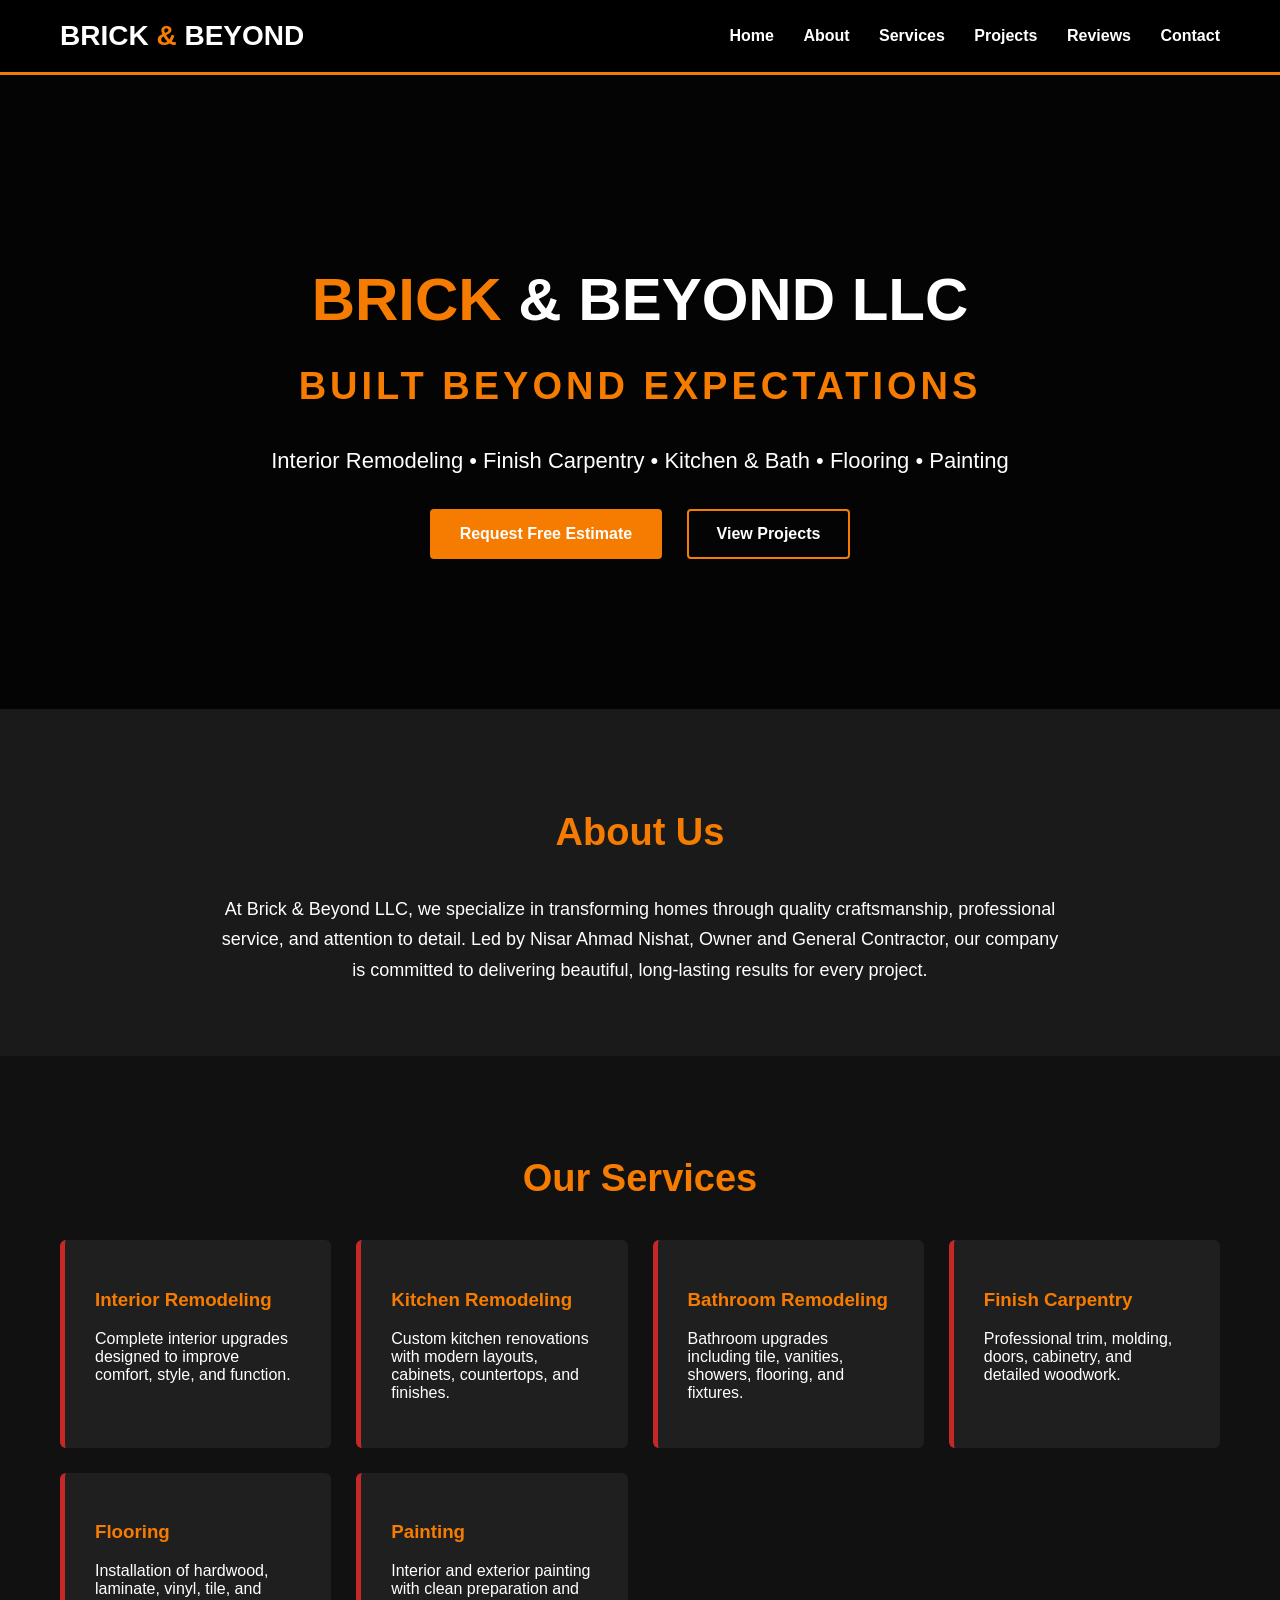
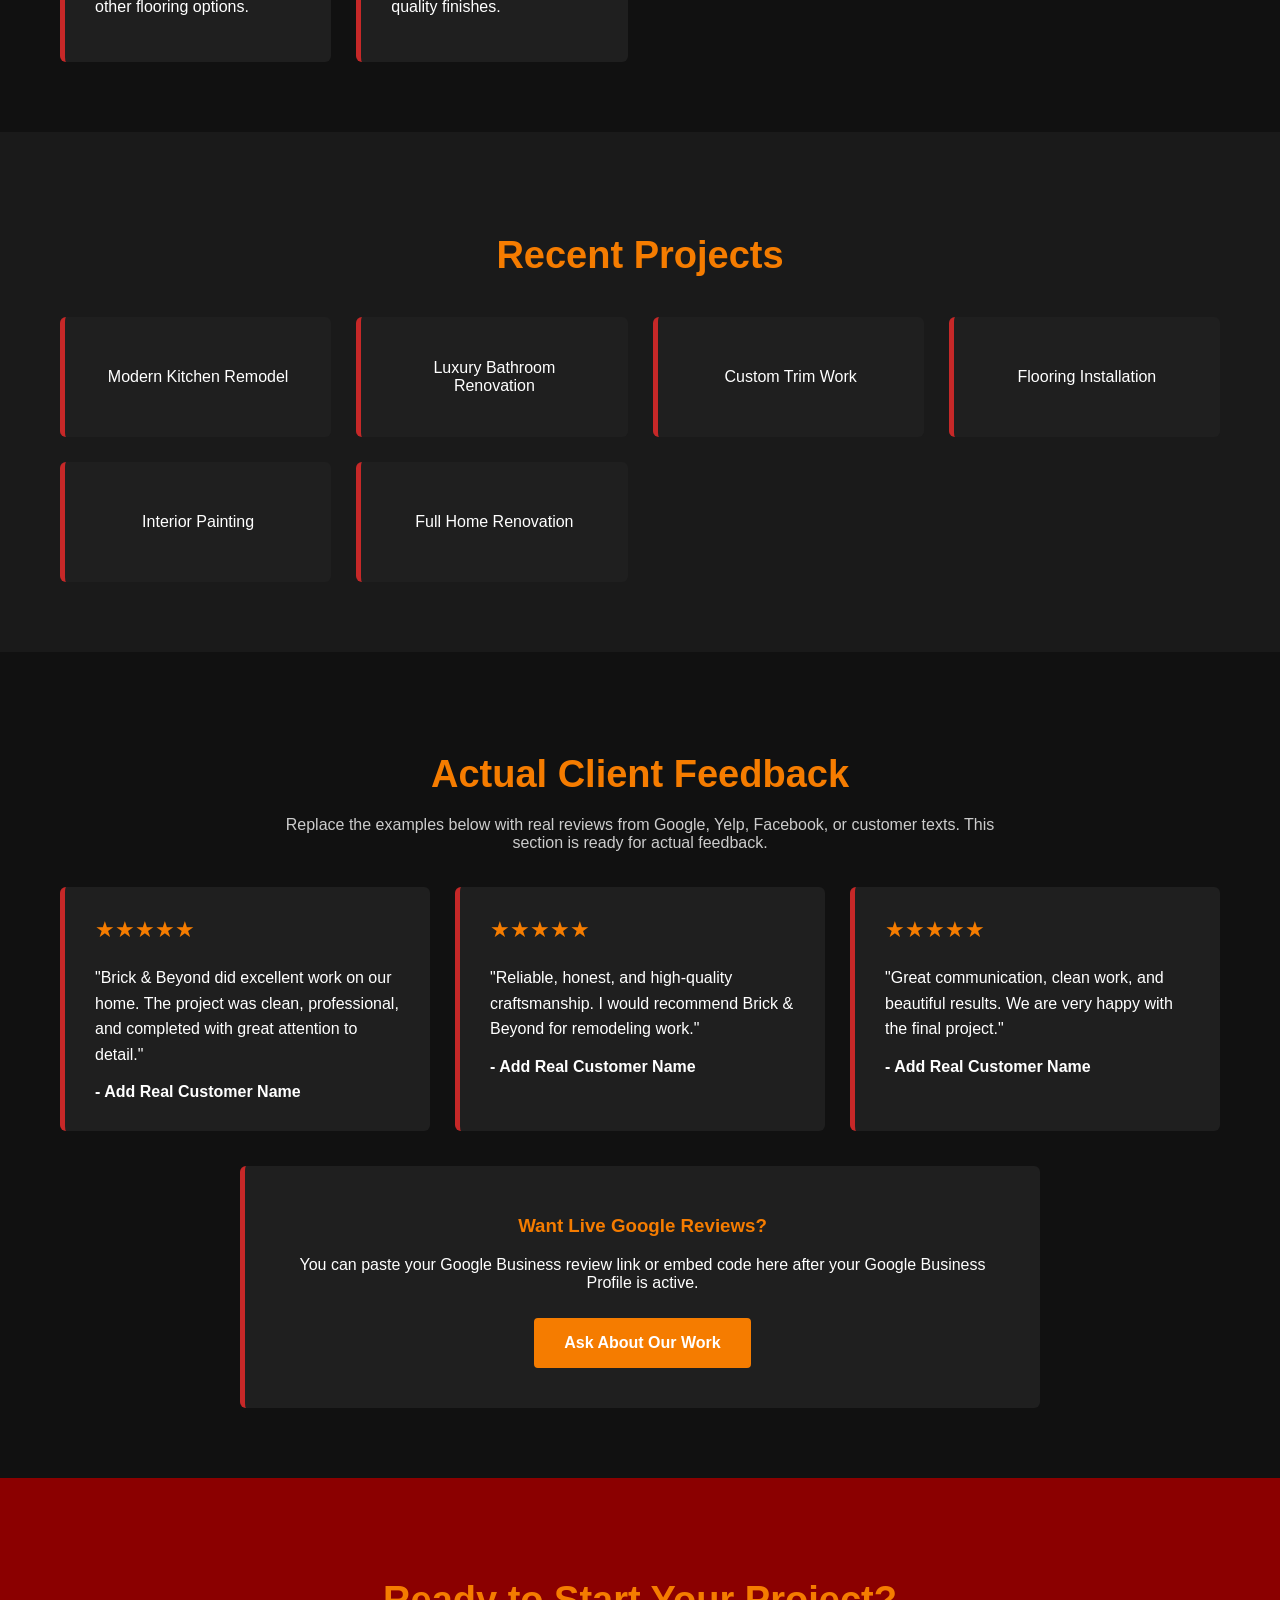
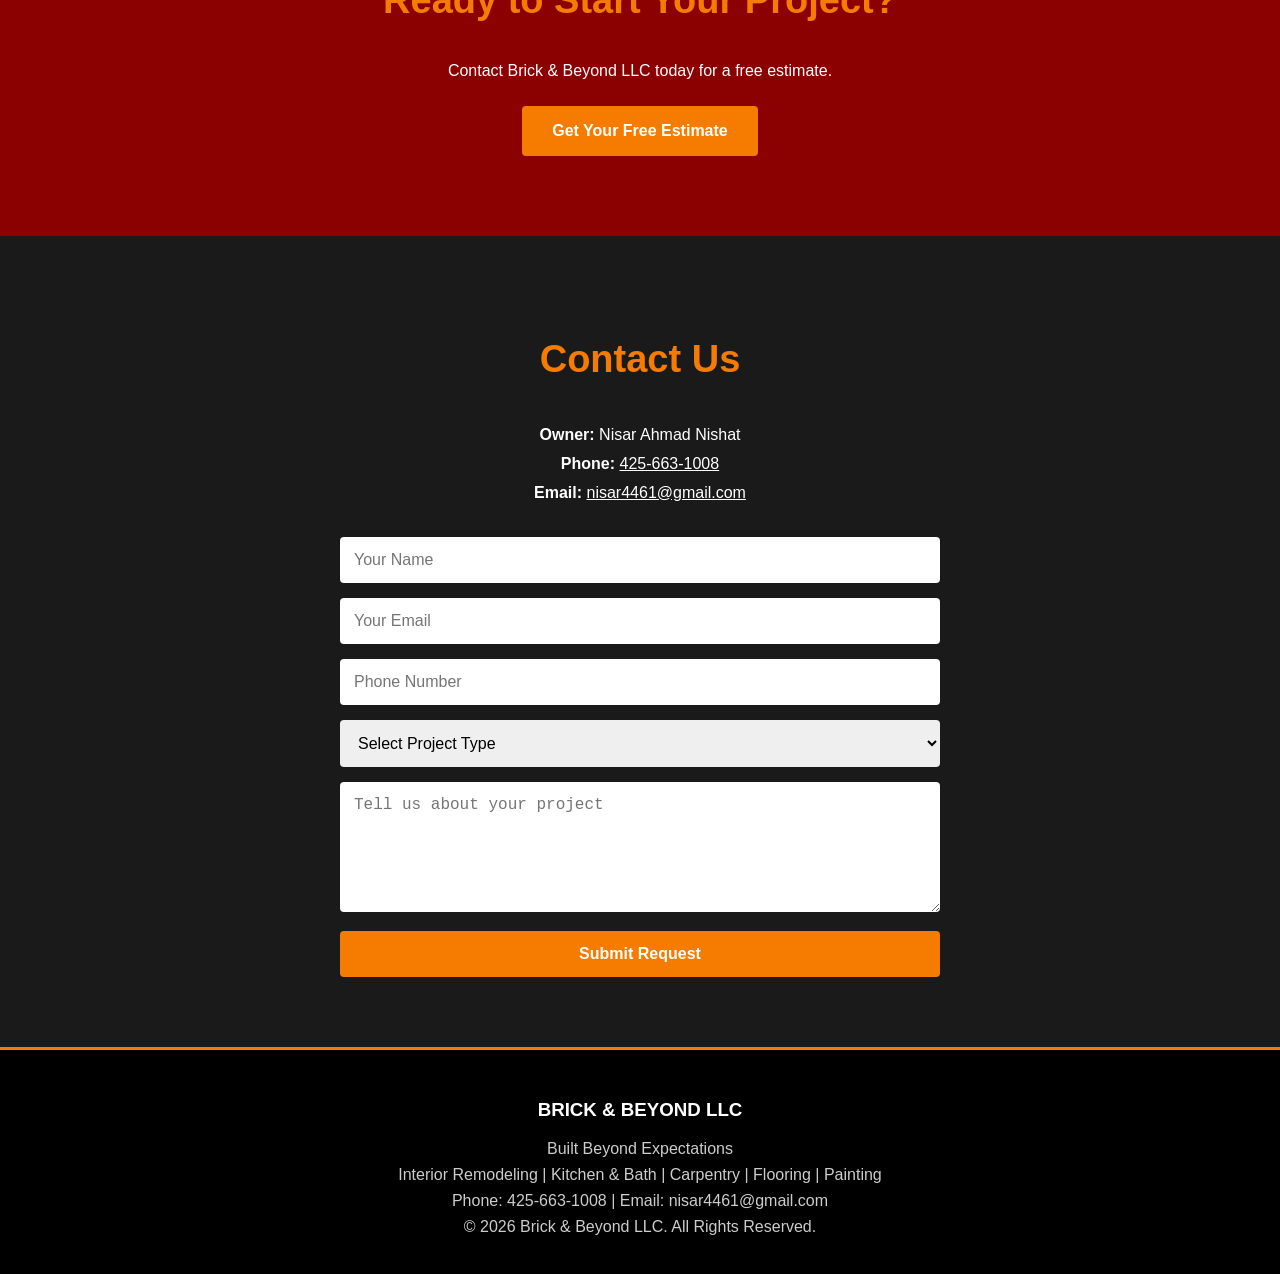
==== index.html @ b3c74e3a "Add files via upload" ====
<!DOCTYPE html>
<html lang="en">
<head>
    <meta charset="UTF-8">
    <meta name="viewport" content="width=device-width, initial-scale=1.0">
    <title>Brick & Beyond LLC | General Contractor</title>
    <meta name="description" content="Brick & Beyond LLC - Interior remodeling, finish carpentry, kitchen and bath, flooring, and painting. Built Beyond Expectations.">
    <link rel="stylesheet" href="styles.css">
</head>

<body>
    <header>
        <div class="logo">BRICK <span>&</span> BEYOND</div>

        <nav>
            <a href="#home">Home</a>
            <a href="#about">About</a>
            <a href="#services">Services</a>
            <a href="#projects">Projects</a>
            <a href="#reviews">Reviews</a>
            <a href="#contact">Contact</a>
        </nav>
    </header>

    <section class="hero" id="home">
        <div class="hero-content">
            <h1><span>BRICK</span> & BEYOND LLC</h1>
            <h2>BUILT BEYOND EXPECTATIONS</h2>
            <p>Interior Remodeling • Finish Carpentry • Kitchen & Bath • Flooring • Painting</p>
            <a href="#contact" class="btn">Request Free Estimate</a>
            <a href="#projects" class="btn btn-outline">View Projects</a>
        </div>
    </section>

    <section class="about" id="about">
        <h2>About Us</h2>
        <p>
            At Brick & Beyond LLC, we specialize in transforming homes through quality craftsmanship,
            professional service, and attention to detail. Led by Nisar Ahmad Nishat, Owner and General Contractor,
            our company is committed to delivering beautiful, long-lasting results for every project.
        </p>
    </section>

    <section class="services" id="services">
        <h2>Our Services</h2>

        <div class="service-boxes">
            <div class="box">
                <h3>Interior Remodeling</h3>
                <p>Complete interior upgrades designed to improve comfort, style, and function.</p>
            </div>

            <div class="box">
                <h3>Kitchen Remodeling</h3>
                <p>Custom kitchen renovations with modern layouts, cabinets, countertops, and finishes.</p>
            </div>

            <div class="box">
                <h3>Bathroom Remodeling</h3>
                <p>Bathroom upgrades including tile, vanities, showers, flooring, and fixtures.</p>
            </div>

            <div class="box">
                <h3>Finish Carpentry</h3>
                <p>Professional trim, molding, doors, cabinetry, and detailed woodwork.</p>
            </div>

            <div class="box">
                <h3>Flooring</h3>
                <p>Installation of hardwood, laminate, vinyl, tile, and other flooring options.</p>
            </div>

            <div class="box">
                <h3>Painting</h3>
                <p>Interior and exterior painting with clean preparation and quality finishes.</p>
            </div>
        </div>
    </section>

    <section class="projects" id="projects">
        <h2>Recent Projects</h2>

        <div class="gallery">
            <div class="project-card">Modern Kitchen Remodel</div>
            <div class="project-card">Luxury Bathroom Renovation</div>
            <div class="project-card">Custom Trim Work</div>
            <div class="project-card">Flooring Installation</div>
            <div class="project-card">Interior Painting</div>
            <div class="project-card">Full Home Renovation</div>
        </div>
    </section>

    <section class="reviews" id="reviews">
        <h2>Actual Client Feedback</h2>
        <p class="review-note">
            Replace the examples below with real reviews from Google, Yelp, Facebook, or customer texts.
            This section is ready for actual feedback.
        </p>

        <div class="review-grid">
            <div class="review-card">
                <p class="stars">★★★★★</p>
                <p class="review-text">"Brick & Beyond did excellent work on our home. The project was clean, professional, and completed with great attention to detail."</p>
                <strong>- Add Real Customer Name</strong>
            </div>

            <div class="review-card">
                <p class="stars">★★★★★</p>
                <p class="review-text">"Reliable, honest, and high-quality craftsmanship. I would recommend Brick & Beyond for remodeling work."</p>
                <strong>- Add Real Customer Name</strong>
            </div>

            <div class="review-card">
                <p class="stars">★★★★★</p>
                <p class="review-text">"Great communication, clean work, and beautiful results. We are very happy with the final project."</p>
                <strong>- Add Real Customer Name</strong>
            </div>
        </div>

        <div class="google-review-box">
            <h3>Want Live Google Reviews?</h3>
            <p>
                You can paste your Google Business review link or embed code here after your Google Business Profile is active.
            </p>
            <a class="btn" href="#contact">Ask About Our Work</a>
        </div>
    </section>

    <section class="cta">
        <h2>Ready to Start Your Project?</h2>
        <p>Contact Brick & Beyond LLC today for a free estimate.</p>
        <a href="#contact" class="btn">Get Your Free Estimate</a>
    </section>

    <section class="contact" id="contact">
        <h2>Contact Us</h2>

        <p class="contact-info">
            <strong>Owner:</strong> Nisar Ahmad Nishat <br>
            <strong>Phone:</strong> <a href="tel:4256631008">425-663-1008</a> <br>
            <strong>Email:</strong> <a href="mailto:nisar4461@gmail.com">nisar4461@gmail.com</a>
        </p>

        <form action="https://formsubmit.co/nisar4461@gmail.com" method="POST">
            <input type="hidden" name="_subject" value="New Estimate Request from Brick & Beyond Website">
            <input type="hidden" name="_captcha" value="false">

            <input type="text" name="name" placeholder="Your Name" required>
            <input type="email" name="email" placeholder="Your Email" required>
            <input type="tel" name="phone" placeholder="Phone Number">

            <select name="project_type" required>
                <option value="">Select Project Type</option>
                <option>Interior Remodeling</option>
                <option>Kitchen Remodeling</option>
                <option>Bathroom Remodeling</option>
                <option>Finish Carpentry</option>
                <option>Flooring</option>
                <option>Painting</option>
            </select>

            <textarea name="message" placeholder="Tell us about your project" required></textarea>

            <button type="submit">Submit Request</button>
        </form>
    </section>

    <footer>
        <h3>BRICK & BEYOND LLC</h3>
        <p>Built Beyond Expectations</p>
        <p>Interior Remodeling | Kitchen & Bath | Carpentry | Flooring | Painting</p>
        <p>Phone: 425-663-1008 | Email: nisar4461@gmail.com</p>
        <p>© 2026 Brick & Beyond LLC. All Rights Reserved.</p>
    </footer>

    <script src="script.js"></script>
</body>
</html>
---- styles.css ----
* {
    box-sizing: border-box;
}

html {
    scroll-behavior: smooth;
}

body {
    margin: 0;
    font-family: Arial, sans-serif;
    background-color: #111111;
    color: white;
}

header {
    background-color: #000000;
    padding: 20px 60px;
    display: flex;
    justify-content: space-between;
    align-items: center;
    border-bottom: 3px solid #f57c00;
    position: sticky;
    top: 0;
    z-index: 10;
}

.logo {
    font-size: 28px;
    font-weight: bold;
    color: #ffffff;
}

.logo span,
.hero h1 span {
    color: #f57c00;
}

nav a {
    color: white;
    text-decoration: none;
    margin-left: 25px;
    font-weight: bold;
}

nav a:hover {
    color: #f57c00;
}

.hero {
    background: linear-gradient(rgba(0,0,0,0.78), rgba(0,0,0,0.78)), url("https://images.unsplash.com/photo-1600566753190-17f0baa2a6c3?auto=format&fit=crop&w=1600&q=80");
    background-size: cover;
    background-position: center;
    text-align: center;
    padding: 140px 20px;
}

.hero h1 {
    font-size: 60px;
    margin-bottom: 10px;
}

.hero h2 {
    color: #f57c00;
    letter-spacing: 4px;
}

.hero p {
    font-size: 22px;
    margin: 25px 0;
}

.btn {
    display: inline-block;
    background-color: #f57c00;
    color: white;
    padding: 14px 28px;
    margin: 10px;
    text-decoration: none;
    font-weight: bold;
    border-radius: 4px;
    border: 2px solid #f57c00;
}

.btn:hover {
    background-color: #c62828;
    border-color: #c62828;
}

.btn-outline {
    background: transparent;
}

section {
    padding: 70px 60px;
}

section h2 {
    text-align: center;
    font-size: 38px;
    color: #f57c00;
    margin-bottom: 40px;
}

.about,
.projects,
.contact {
    background-color: #1a1a1a;
}

.about p {
    max-width: 850px;
    margin: auto;
    font-size: 18px;
    line-height: 1.7;
    text-align: center;
}

.services,
.reviews {
    background-color: #111111;
}

.service-boxes,
.gallery,
.review-grid {
    display: grid;
    grid-template-columns: repeat(auto-fit, minmax(250px, 1fr));
    gap: 25px;
}

.box,
.project-card,
.review-card,
.google-review-box {
    background-color: #1f1f1f;
    padding: 30px;
    border-left: 5px solid #c62828;
    border-radius: 6px;
}

.box h3,
.google-review-box h3 {
    color: #f57c00;
}

.project-card {
    text-align: center;
    min-height: 120px;
    display: flex;
    align-items: center;
    justify-content: center;
}

.review-note {
    text-align: center;
    color: #cccccc;
    max-width: 750px;
    margin: -20px auto 35px;
}

.stars {
    color: #f57c00;
    font-size: 22px;
    margin-top: 0;
}

.review-text {
    line-height: 1.6;
}

.google-review-box {
    text-align: center;
    max-width: 800px;
    margin: 35px auto 0;
}

.cta {
    background-color: #8b0000;
    text-align: center;
}

.contact-info {
    text-align: center;
    line-height: 1.8;
}

.contact-info a {
    color: white;
}

form {
    max-width: 600px;
    margin: 30px auto 0;
}

input,
textarea,
select {
    width: 100%;
    padding: 14px;
    margin-bottom: 15px;
    border: none;
    border-radius: 4px;
    font-size: 16px;
}

textarea {
    height: 130px;
}

button {
    background-color: #f57c00;
    color: white;
    border: none;
    padding: 14px 30px;
    font-size: 16px;
    font-weight: bold;
    cursor: pointer;
    border-radius: 4px;
    width: 100%;
}

button:hover {
    background-color: #c62828;
}

footer {
    background-color: #000000;
    text-align: center;
    padding: 30px;
    border-top: 3px solid #f57c00;
}

footer p {
    margin: 8px;
    color: #cccccc;
}

@media (max-width: 768px) {
    header {
        flex-direction: column;
        padding: 20px;
    }

    nav {
        margin-top: 15px;
        text-align: center;
    }

    nav a {
        display: inline-block;
        margin: 8px;
    }

    .hero h1 {
        font-size: 40px;
    }

    section {
        padding: 50px 25px;
    }
}
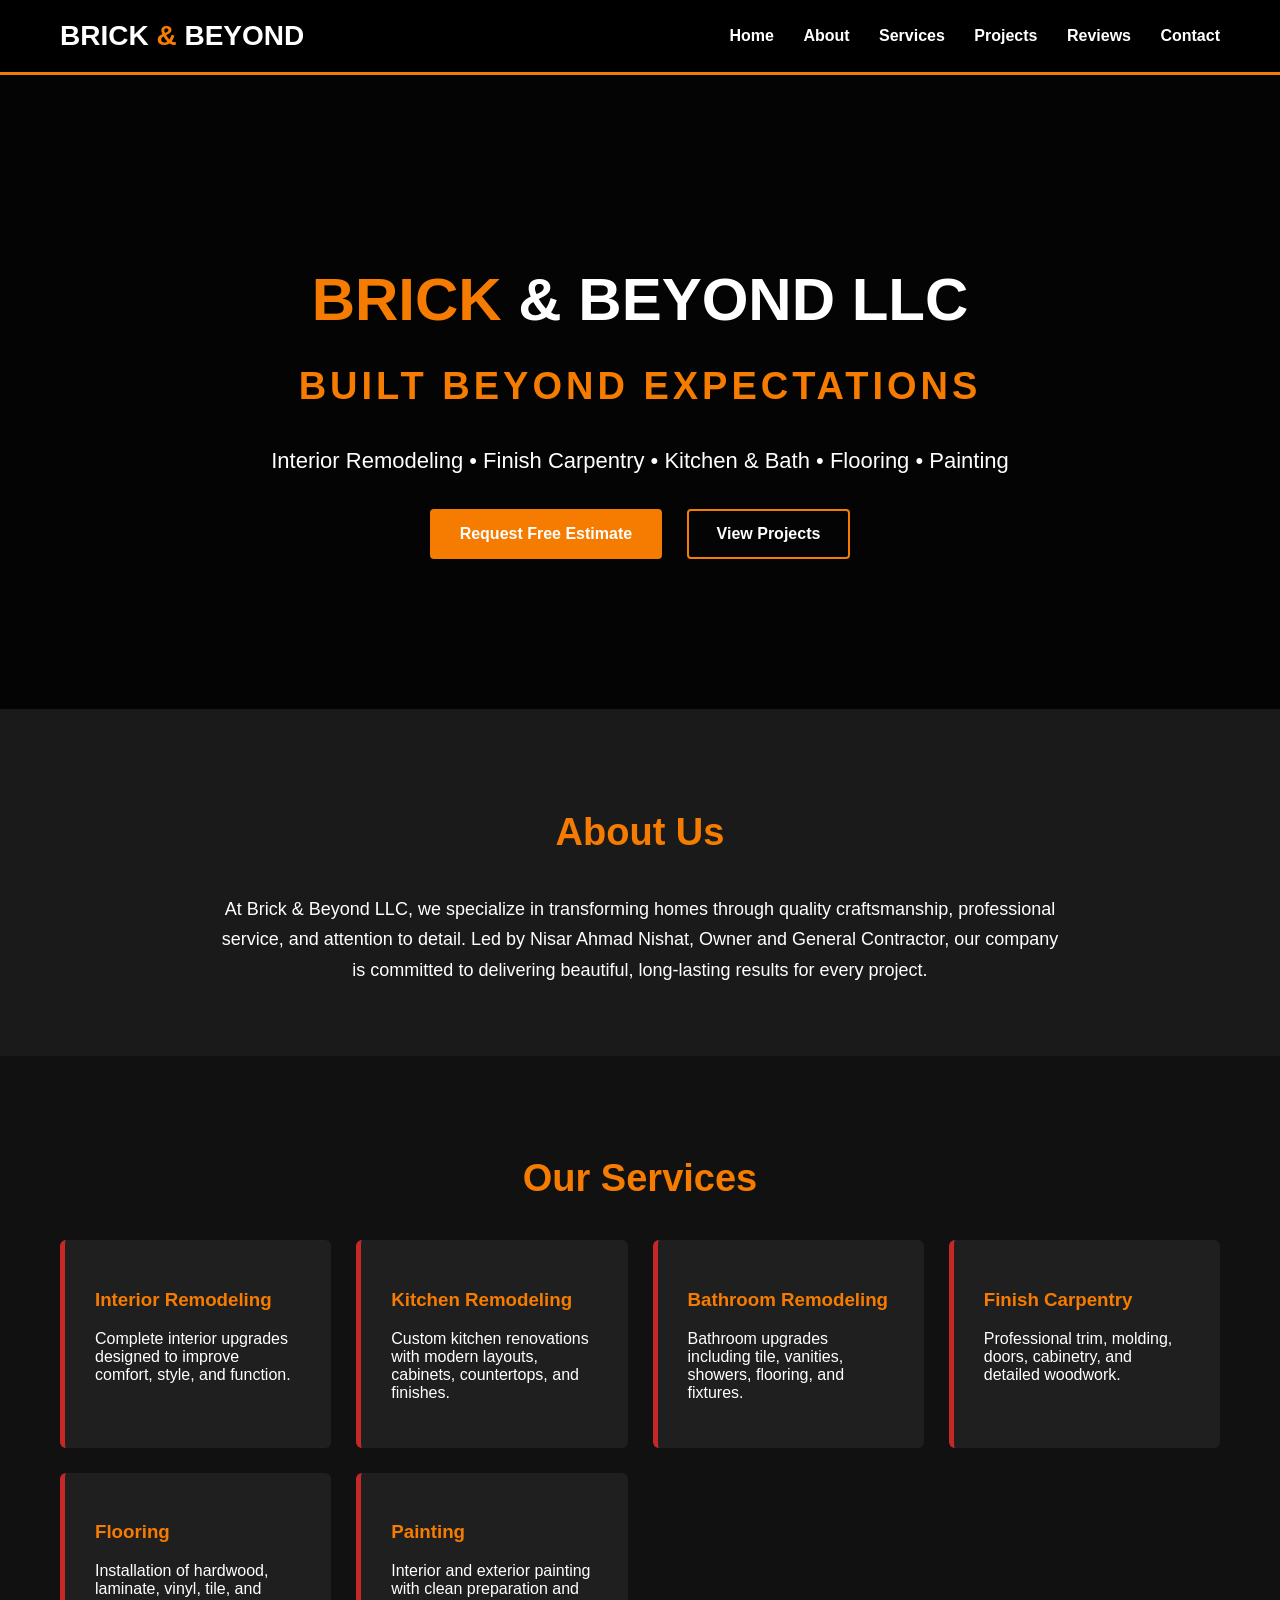
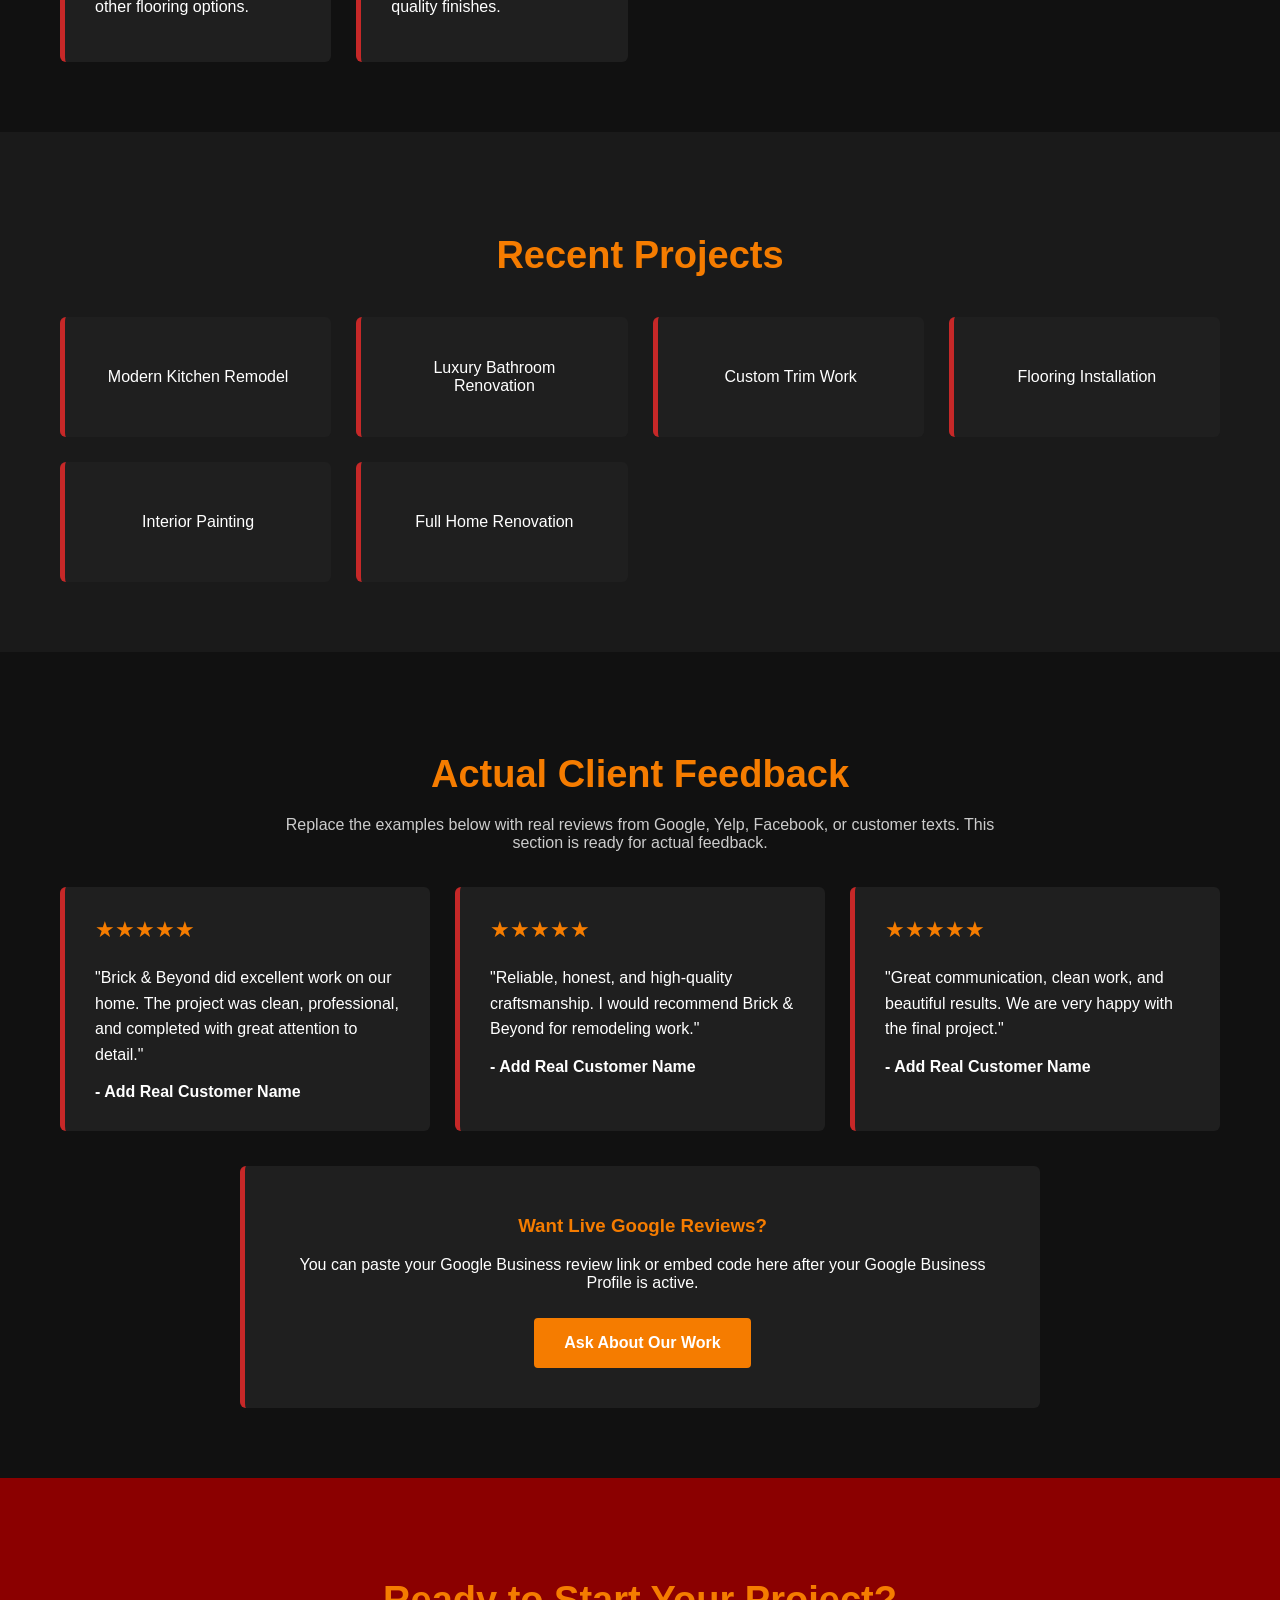
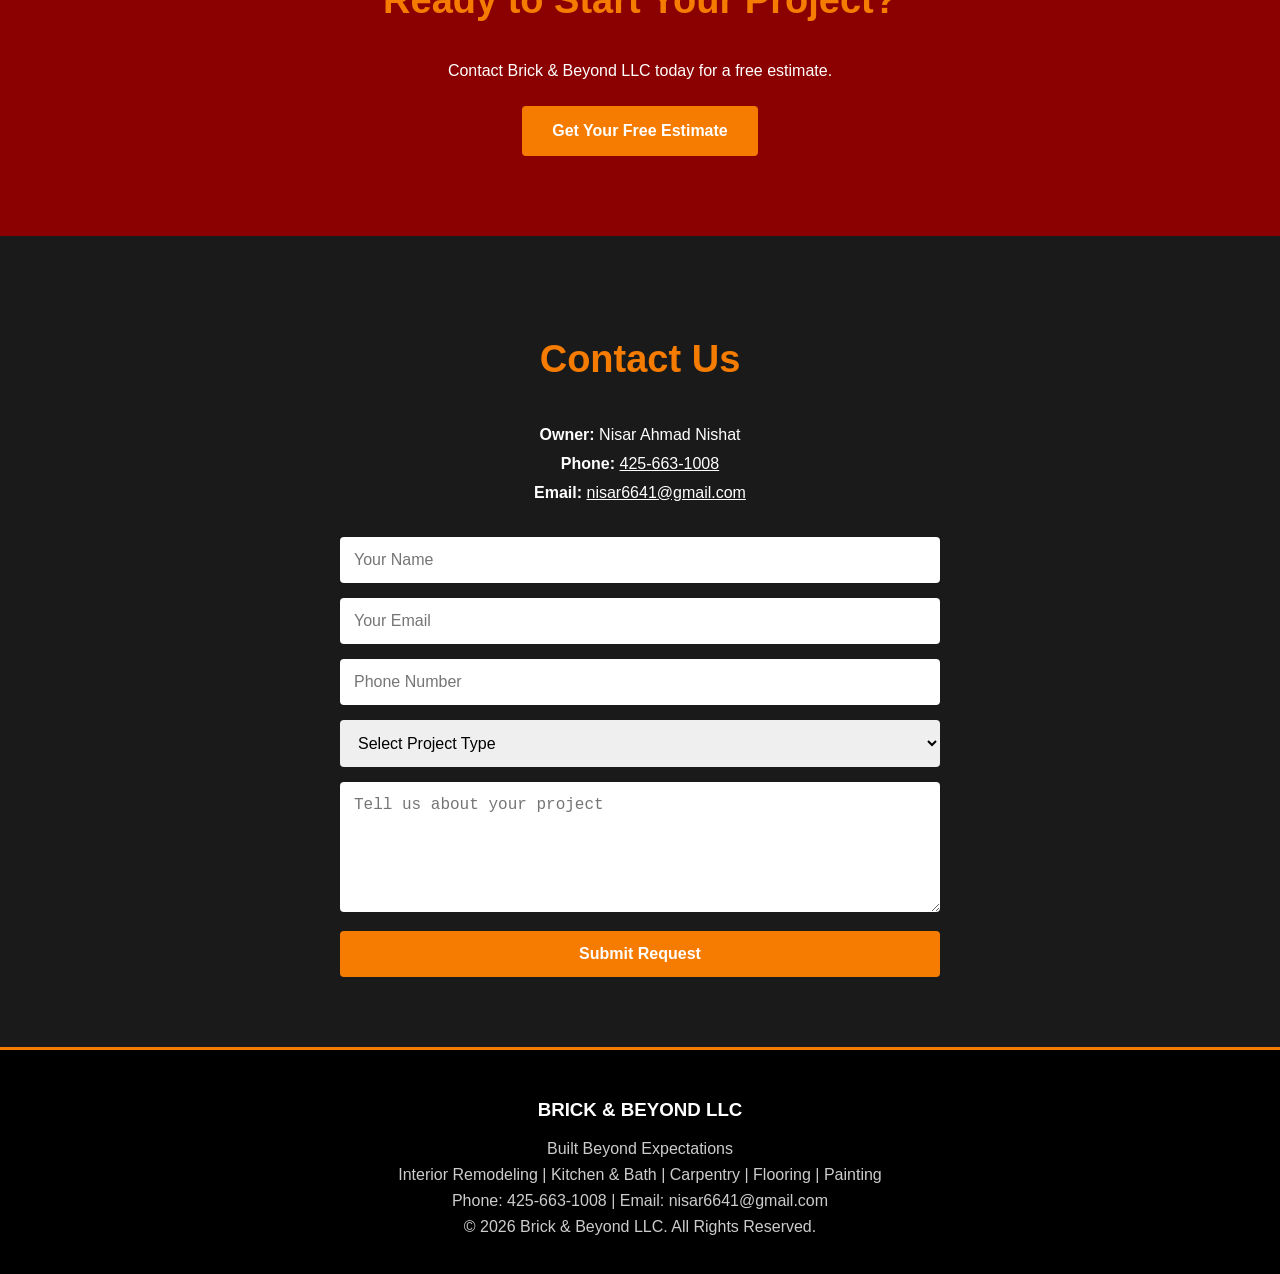
==== commit 7bb99e4c: "Add files via upload" ====
--- a/index.html
+++ b/index.html
@@ -138,10 +138,10 @@
         <p class="contact-info">
             <strong>Owner:</strong> Nisar Ahmad Nishat <br>
             <strong>Phone:</strong> <a href="tel:4256631008">425-663-1008</a> <br>
-            <strong>Email:</strong> <a href="mailto:nisar4461@gmail.com">nisar4461@gmail.com</a>
+            <strong>Email:</strong> <a href="mailto:nisar6641@gmail.com">nisar6641@gmail.com</a>
         </p>
 
-        <form action="https://formsubmit.co/nisar4461@gmail.com" method="POST">
+        <form action="https://formsubmit.co/nisar6641@gmail.com" method="POST">
             <input type="hidden" name="_subject" value="New Estimate Request from Brick & Beyond Website">
             <input type="hidden" name="_captcha" value="false">
 
@@ -169,7 +169,7 @@
         <h3>BRICK & BEYOND LLC</h3>
         <p>Built Beyond Expectations</p>
         <p>Interior Remodeling | Kitchen & Bath | Carpentry | Flooring | Painting</p>
-        <p>Phone: 425-663-1008 | Email: nisar4461@gmail.com</p>
+        <p>Phone: 425-663-1008 | Email: nisar6641@gmail.com</p>
         <p>© 2026 Brick & Beyond LLC. All Rights Reserved.</p>
     </footer>
 
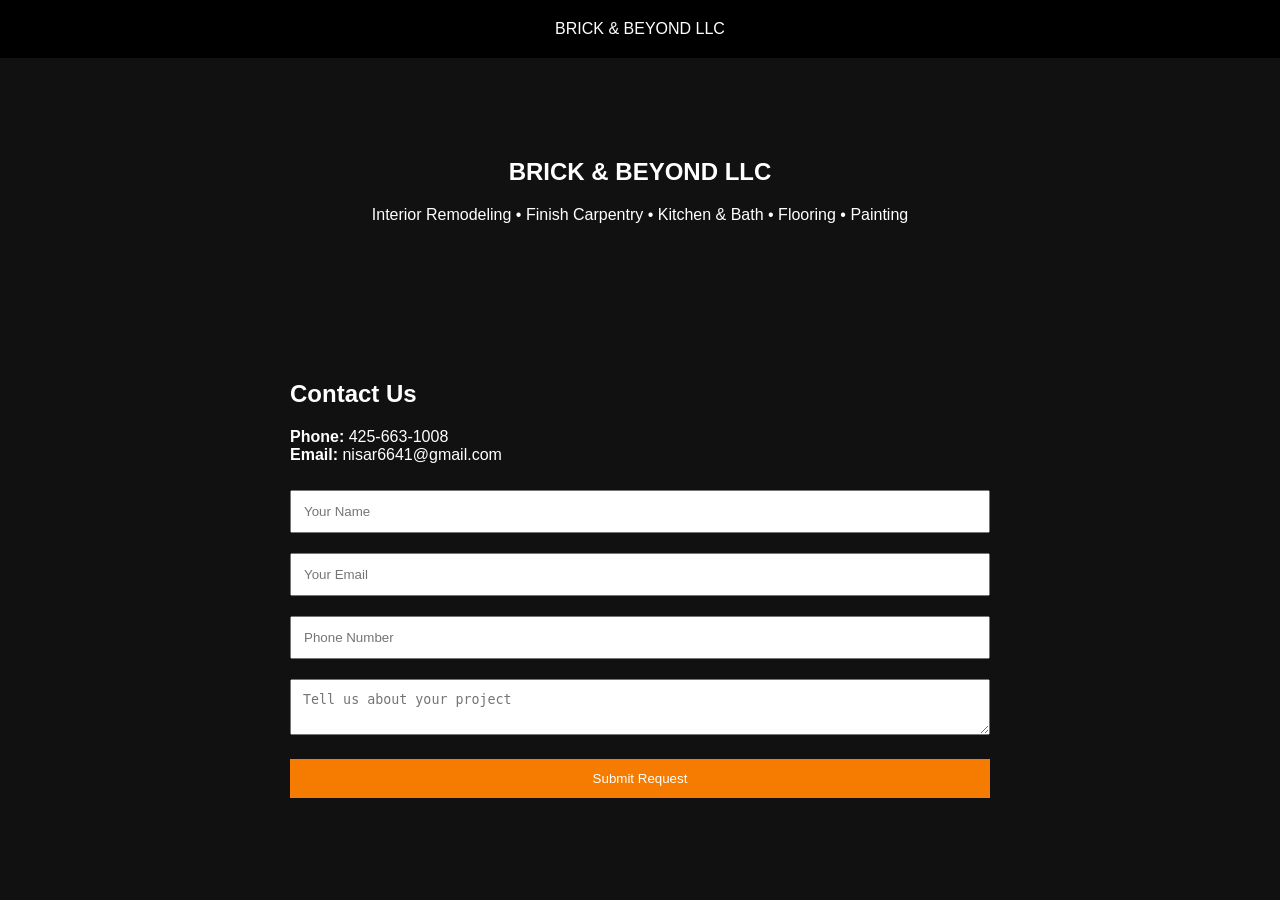
==== commit 1f617461: "Add files via upload" ====
--- a/index.html
+++ b/index.html
@@ -1,178 +1,36 @@
 <!DOCTYPE html>
 <html lang="en">
 <head>
-    <meta charset="UTF-8">
-    <meta name="viewport" content="width=device-width, initial-scale=1.0">
-    <title>Brick & Beyond LLC | General Contractor</title>
-    <meta name="description" content="Brick & Beyond LLC - Interior remodeling, finish carpentry, kitchen and bath, flooring, and painting. Built Beyond Expectations.">
-    <link rel="stylesheet" href="styles.css">
+<meta charset="UTF-8">
+<meta name="viewport" content="width=device-width, initial-scale=1.0">
+<title>Brick & Beyond LLC</title>
+<link rel="stylesheet" href="styles.css">
 </head>
+<body>
+<header><div class="logo">BRICK & BEYOND LLC</div></header>
 
-<body>
-    <header>
-        <div class="logo">BRICK <span>&</span> BEYOND</div>
+<section class="hero">
+<h1>BRICK & BEYOND LLC</h1>
+<p>Interior Remodeling • Finish Carpentry • Kitchen & Bath • Flooring • Painting</p>
+</section>
 
-        <nav>
-            <a href="#home">Home</a>
-            <a href="#about">About</a>
-            <a href="#services">Services</a>
-            <a href="#projects">Projects</a>
-            <a href="#reviews">Reviews</a>
-            <a href="#contact">Contact</a>
-        </nav>
-    </header>
+<section class="contact" id="contact">
+<h2>Contact Us</h2>
+<p><strong>Phone:</strong> 425-663-1008<br>
+<strong>Email:</strong> nisar6641@gmail.com</p>
 
-    <section class="hero" id="home">
-        <div class="hero-content">
-            <h1><span>BRICK</span> & BEYOND LLC</h1>
-            <h2>BUILT BEYOND EXPECTATIONS</h2>
-            <p>Interior Remodeling • Finish Carpentry • Kitchen & Bath • Flooring • Painting</p>
-            <a href="#contact" class="btn">Request Free Estimate</a>
-            <a href="#projects" class="btn btn-outline">View Projects</a>
-        </div>
-    </section>
+<form action="https://formsubmit.co/nisar6641@gmail.com" method="POST">
+<input type="hidden" name="_subject" value="New Estimate Request">
+<input type="hidden" name="_captcha" value="false">
+<input type="hidden" name="_next" value="thank-you.html">
 
-    <section class="about" id="about">
-        <h2>About Us</h2>
-        <p>
-            At Brick & Beyond LLC, we specialize in transforming homes through quality craftsmanship,
-            professional service, and attention to detail. Led by Nisar Ahmad Nishat, Owner and General Contractor,
-            our company is committed to delivering beautiful, long-lasting results for every project.
-        </p>
-    </section>
+<input type="text" name="name" placeholder="Your Name" required>
+<input type="email" name="email" placeholder="Your Email" required>
+<input type="tel" name="phone" placeholder="Phone Number">
+<textarea name="message" placeholder="Tell us about your project" required></textarea>
 
-    <section class="services" id="services">
-        <h2>Our Services</h2>
-
-        <div class="service-boxes">
-            <div class="box">
-                <h3>Interior Remodeling</h3>
-                <p>Complete interior upgrades designed to improve comfort, style, and function.</p>
-            </div>
-
-            <div class="box">
-                <h3>Kitchen Remodeling</h3>
-                <p>Custom kitchen renovations with modern layouts, cabinets, countertops, and finishes.</p>
-            </div>
-
-            <div class="box">
-                <h3>Bathroom Remodeling</h3>
-                <p>Bathroom upgrades including tile, vanities, showers, flooring, and fixtures.</p>
-            </div>
-
-            <div class="box">
-                <h3>Finish Carpentry</h3>
-                <p>Professional trim, molding, doors, cabinetry, and detailed woodwork.</p>
-            </div>
-
-            <div class="box">
-                <h3>Flooring</h3>
-                <p>Installation of hardwood, laminate, vinyl, tile, and other flooring options.</p>
-            </div>
-
-            <div class="box">
-                <h3>Painting</h3>
-                <p>Interior and exterior painting with clean preparation and quality finishes.</p>
-            </div>
-        </div>
-    </section>
-
-    <section class="projects" id="projects">
-        <h2>Recent Projects</h2>
-
-        <div class="gallery">
-            <div class="project-card">Modern Kitchen Remodel</div>
-            <div class="project-card">Luxury Bathroom Renovation</div>
-            <div class="project-card">Custom Trim Work</div>
-            <div class="project-card">Flooring Installation</div>
-            <div class="project-card">Interior Painting</div>
-            <div class="project-card">Full Home Renovation</div>
-        </div>
-    </section>
-
-    <section class="reviews" id="reviews">
-        <h2>Actual Client Feedback</h2>
-        <p class="review-note">
-            Replace the examples below with real reviews from Google, Yelp, Facebook, or customer texts.
-            This section is ready for actual feedback.
-        </p>
-
-        <div class="review-grid">
-            <div class="review-card">
-                <p class="stars">★★★★★</p>
-                <p class="review-text">"Brick & Beyond did excellent work on our home. The project was clean, professional, and completed with great attention to detail."</p>
-                <strong>- Add Real Customer Name</strong>
-            </div>
-
-            <div class="review-card">
-                <p class="stars">★★★★★</p>
-                <p class="review-text">"Reliable, honest, and high-quality craftsmanship. I would recommend Brick & Beyond for remodeling work."</p>
-                <strong>- Add Real Customer Name</strong>
-            </div>
-
-            <div class="review-card">
-                <p class="stars">★★★★★</p>
-                <p class="review-text">"Great communication, clean work, and beautiful results. We are very happy with the final project."</p>
-                <strong>- Add Real Customer Name</strong>
-            </div>
-        </div>
-
-        <div class="google-review-box">
-            <h3>Want Live Google Reviews?</h3>
-            <p>
-                You can paste your Google Business review link or embed code here after your Google Business Profile is active.
-            </p>
-            <a class="btn" href="#contact">Ask About Our Work</a>
-        </div>
-    </section>
-
-    <section class="cta">
-        <h2>Ready to Start Your Project?</h2>
-        <p>Contact Brick & Beyond LLC today for a free estimate.</p>
-        <a href="#contact" class="btn">Get Your Free Estimate</a>
-    </section>
-
-    <section class="contact" id="contact">
-        <h2>Contact Us</h2>
-
-        <p class="contact-info">
-            <strong>Owner:</strong> Nisar Ahmad Nishat <br>
-            <strong>Phone:</strong> <a href="tel:4256631008">425-663-1008</a> <br>
-            <strong>Email:</strong> <a href="mailto:nisar6641@gmail.com">nisar6641@gmail.com</a>
-        </p>
-
-        <form action="https://formsubmit.co/nisar6641@gmail.com" method="POST">
-            <input type="hidden" name="_subject" value="New Estimate Request from Brick & Beyond Website">
-            <input type="hidden" name="_captcha" value="false">
-
-            <input type="text" name="name" placeholder="Your Name" required>
-            <input type="email" name="email" placeholder="Your Email" required>
-            <input type="tel" name="phone" placeholder="Phone Number">
-
-            <select name="project_type" required>
-                <option value="">Select Project Type</option>
-                <option>Interior Remodeling</option>
-                <option>Kitchen Remodeling</option>
-                <option>Bathroom Remodeling</option>
-                <option>Finish Carpentry</option>
-                <option>Flooring</option>
-                <option>Painting</option>
-            </select>
-
-            <textarea name="message" placeholder="Tell us about your project" required></textarea>
-
-            <button type="submit">Submit Request</button>
-        </form>
-    </section>
-
-    <footer>
-        <h3>BRICK & BEYOND LLC</h3>
-        <p>Built Beyond Expectations</p>
-        <p>Interior Remodeling | Kitchen & Bath | Carpentry | Flooring | Painting</p>
-        <p>Phone: 425-663-1008 | Email: nisar6641@gmail.com</p>
-        <p>© 2026 Brick & Beyond LLC. All Rights Reserved.</p>
-    </footer>
-
-    <script src="script.js"></script>
+<button type="submit">Submit Request</button>
+</form>
+</section>
 </body>
-</html>
+</html>
--- a/styles.css
+++ b/styles.css
@@ -1,263 +1,6 @@
-* {
-    box-sizing: border-box;
-}
-
-html {
-    scroll-behavior: smooth;
-}
-
-body {
-    margin: 0;
-    font-family: Arial, sans-serif;
-    background-color: #111111;
-    color: white;
-}
-
-header {
-    background-color: #000000;
-    padding: 20px 60px;
-    display: flex;
-    justify-content: space-between;
-    align-items: center;
-    border-bottom: 3px solid #f57c00;
-    position: sticky;
-    top: 0;
-    z-index: 10;
-}
-
-.logo {
-    font-size: 28px;
-    font-weight: bold;
-    color: #ffffff;
-}
-
-.logo span,
-.hero h1 span {
-    color: #f57c00;
-}
-
-nav a {
-    color: white;
-    text-decoration: none;
-    margin-left: 25px;
-    font-weight: bold;
-}
-
-nav a:hover {
-    color: #f57c00;
-}
-
-.hero {
-    background: linear-gradient(rgba(0,0,0,0.78), rgba(0,0,0,0.78)), url("https://images.unsplash.com/photo-1600566753190-17f0baa2a6c3?auto=format&fit=crop&w=1600&q=80");
-    background-size: cover;
-    background-position: center;
-    text-align: center;
-    padding: 140px 20px;
-}
-
-.hero h1 {
-    font-size: 60px;
-    margin-bottom: 10px;
-}
-
-.hero h2 {
-    color: #f57c00;
-    letter-spacing: 4px;
-}
-
-.hero p {
-    font-size: 22px;
-    margin: 25px 0;
-}
-
-.btn {
-    display: inline-block;
-    background-color: #f57c00;
-    color: white;
-    padding: 14px 28px;
-    margin: 10px;
-    text-decoration: none;
-    font-weight: bold;
-    border-radius: 4px;
-    border: 2px solid #f57c00;
-}
-
-.btn:hover {
-    background-color: #c62828;
-    border-color: #c62828;
-}
-
-.btn-outline {
-    background: transparent;
-}
-
-section {
-    padding: 70px 60px;
-}
-
-section h2 {
-    text-align: center;
-    font-size: 38px;
-    color: #f57c00;
-    margin-bottom: 40px;
-}
-
-.about,
-.projects,
-.contact {
-    background-color: #1a1a1a;
-}
-
-.about p {
-    max-width: 850px;
-    margin: auto;
-    font-size: 18px;
-    line-height: 1.7;
-    text-align: center;
-}
-
-.services,
-.reviews {
-    background-color: #111111;
-}
-
-.service-boxes,
-.gallery,
-.review-grid {
-    display: grid;
-    grid-template-columns: repeat(auto-fit, minmax(250px, 1fr));
-    gap: 25px;
-}
-
-.box,
-.project-card,
-.review-card,
-.google-review-box {
-    background-color: #1f1f1f;
-    padding: 30px;
-    border-left: 5px solid #c62828;
-    border-radius: 6px;
-}
-
-.box h3,
-.google-review-box h3 {
-    color: #f57c00;
-}
-
-.project-card {
-    text-align: center;
-    min-height: 120px;
-    display: flex;
-    align-items: center;
-    justify-content: center;
-}
-
-.review-note {
-    text-align: center;
-    color: #cccccc;
-    max-width: 750px;
-    margin: -20px auto 35px;
-}
-
-.stars {
-    color: #f57c00;
-    font-size: 22px;
-    margin-top: 0;
-}
-
-.review-text {
-    line-height: 1.6;
-}
-
-.google-review-box {
-    text-align: center;
-    max-width: 800px;
-    margin: 35px auto 0;
-}
-
-.cta {
-    background-color: #8b0000;
-    text-align: center;
-}
-
-.contact-info {
-    text-align: center;
-    line-height: 1.8;
-}
-
-.contact-info a {
-    color: white;
-}
-
-form {
-    max-width: 600px;
-    margin: 30px auto 0;
-}
-
-input,
-textarea,
-select {
-    width: 100%;
-    padding: 14px;
-    margin-bottom: 15px;
-    border: none;
-    border-radius: 4px;
-    font-size: 16px;
-}
-
-textarea {
-    height: 130px;
-}
-
-button {
-    background-color: #f57c00;
-    color: white;
-    border: none;
-    padding: 14px 30px;
-    font-size: 16px;
-    font-weight: bold;
-    cursor: pointer;
-    border-radius: 4px;
-    width: 100%;
-}
-
-button:hover {
-    background-color: #c62828;
-}
-
-footer {
-    background-color: #000000;
-    text-align: center;
-    padding: 30px;
-    border-top: 3px solid #f57c00;
-}
-
-footer p {
-    margin: 8px;
-    color: #cccccc;
-}
-
-@media (max-width: 768px) {
-    header {
-        flex-direction: column;
-        padding: 20px;
-    }
-
-    nav {
-        margin-top: 15px;
-        text-align: center;
-    }
-
-    nav a {
-        display: inline-block;
-        margin: 8px;
-    }
-
-    .hero h1 {
-        font-size: 40px;
-    }
-
-    section {
-        padding: 50px 25px;
-    }
-}
+body{font-family:Arial,sans-serif;background:#111;color:#fff;margin:0}
+header{background:#000;padding:20px;text-align:center}
+.hero{text-align:center;padding:80px 20px}
+.contact{max-width:700px;margin:auto;padding:40px}
+input,textarea,button{width:100%;padding:12px;margin:10px 0;box-sizing:border-box}
+button{background:#f57c00;color:#fff;border:none}
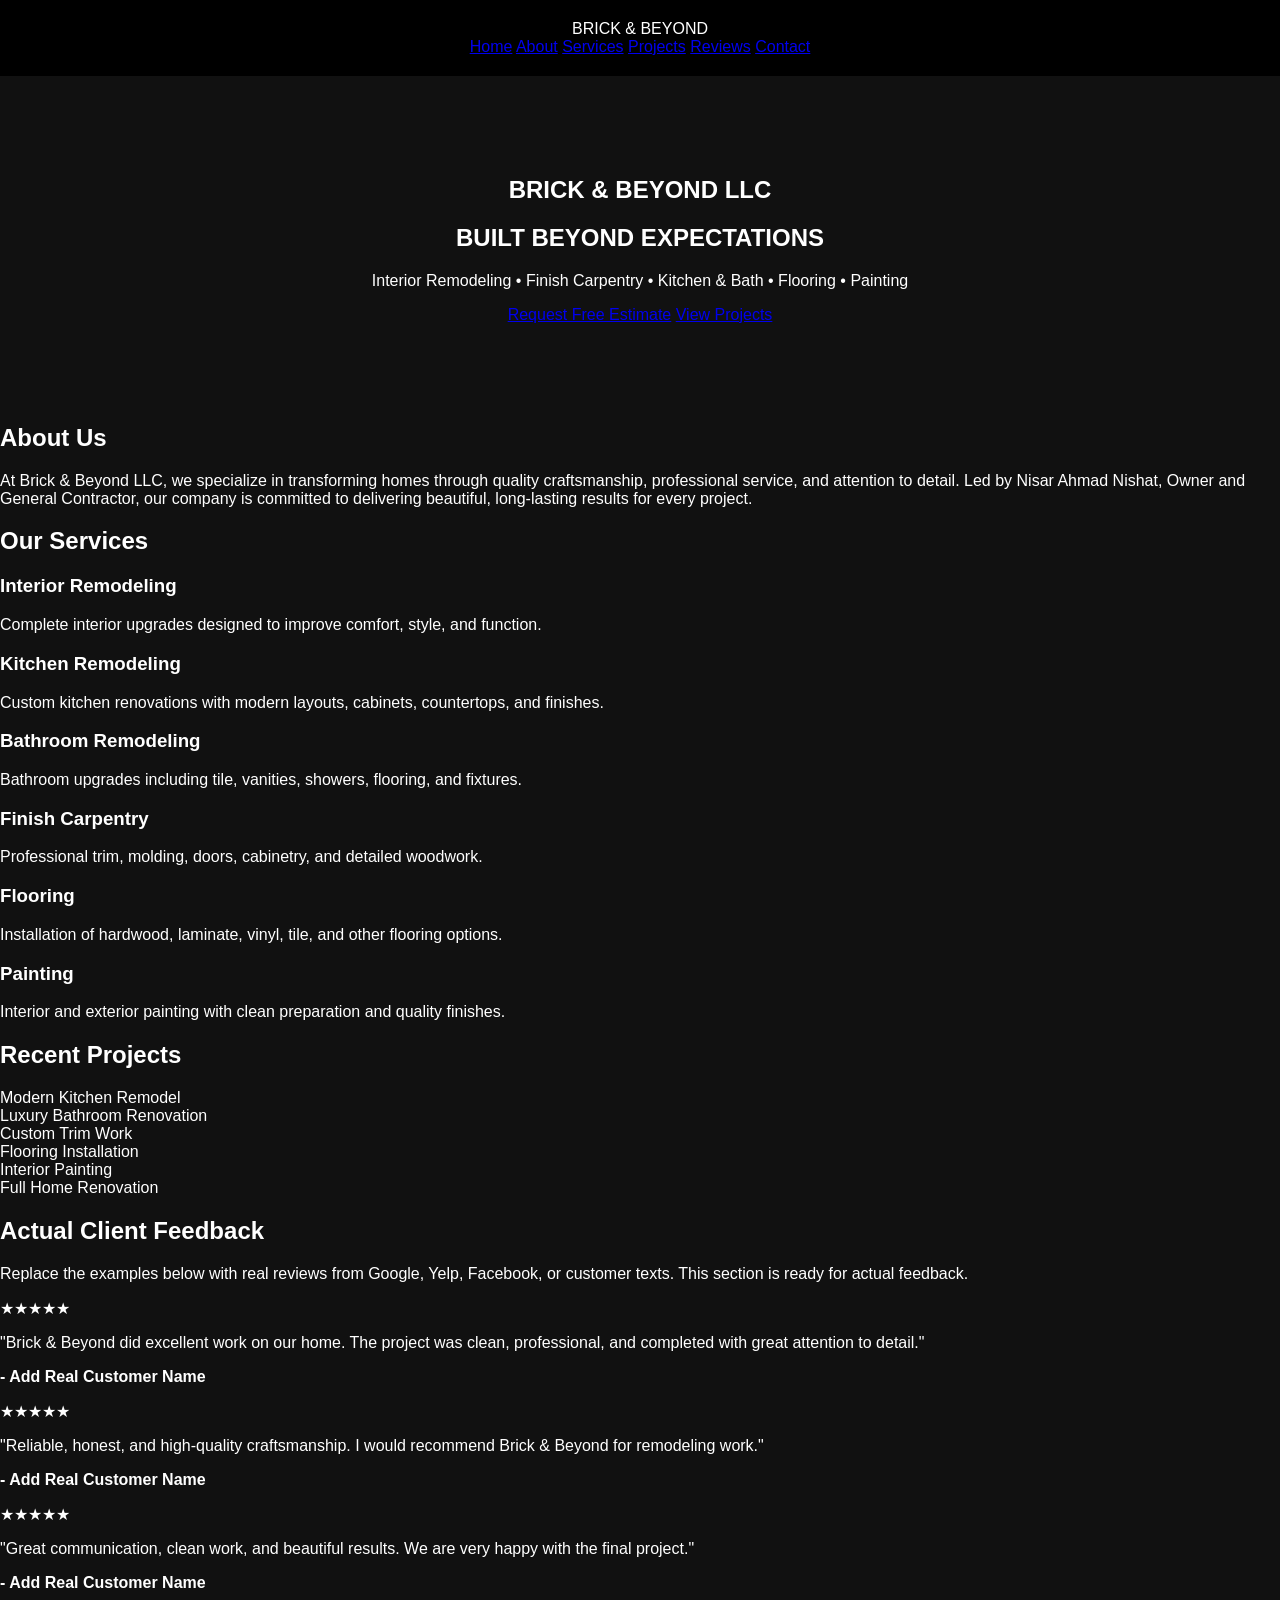
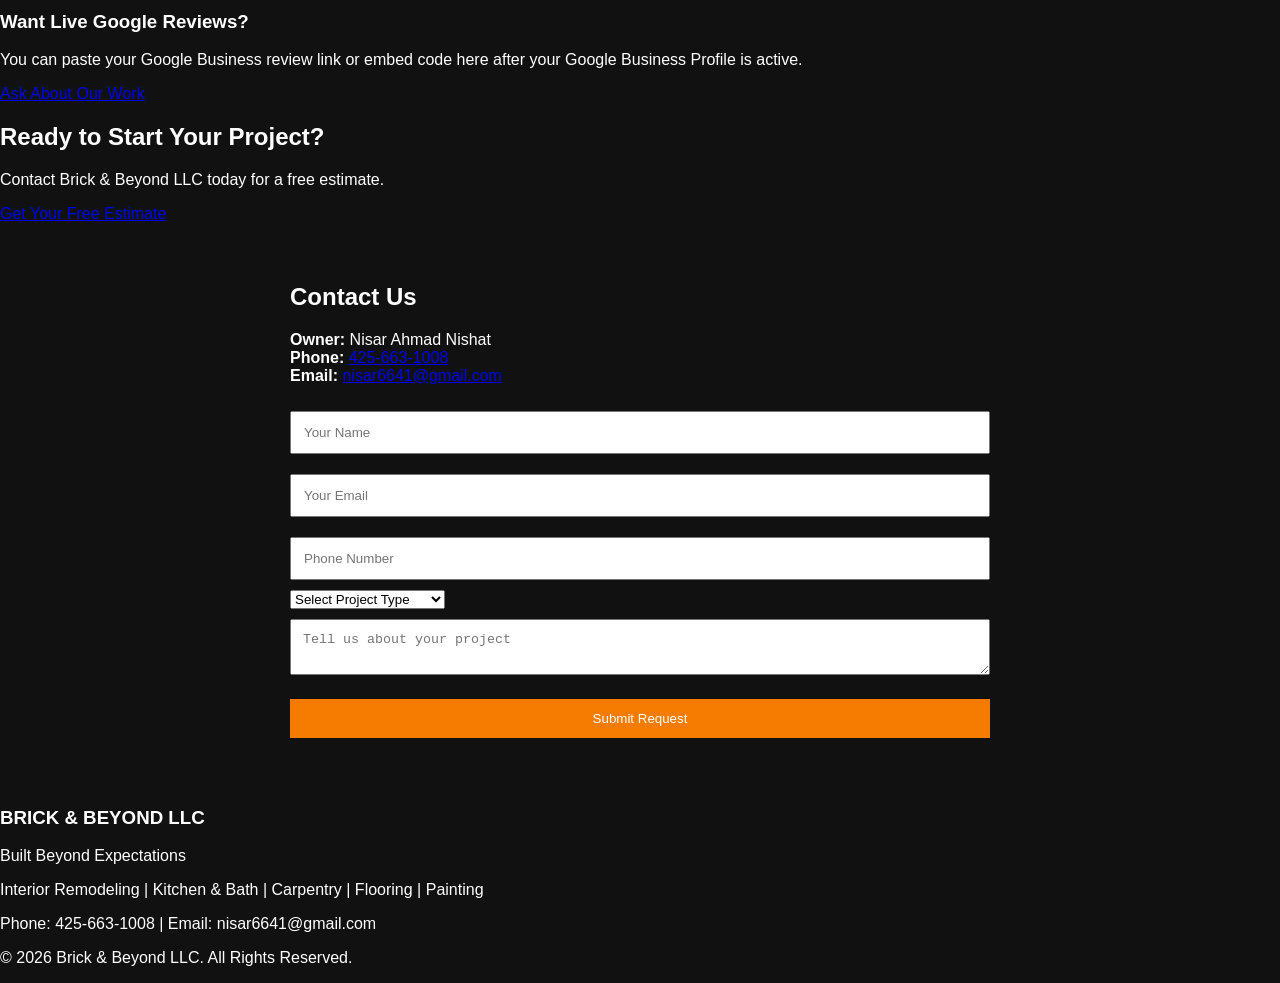
==== commit 219fdf92: "Add files via upload" ====
--- a/index.html
+++ b/index.html
@@ -1,36 +1,178 @@
 <!DOCTYPE html>
 <html lang="en">
 <head>
-<meta charset="UTF-8">
-<meta name="viewport" content="width=device-width, initial-scale=1.0">
-<title>Brick & Beyond LLC</title>
-<link rel="stylesheet" href="styles.css">
+    <meta charset="UTF-8">
+    <meta name="viewport" content="width=device-width, initial-scale=1.0">
+    <title>Brick & Beyond LLC | General Contractor</title>
+    <meta name="description" content="Brick & Beyond LLC - Interior remodeling, finish carpentry, kitchen and bath, flooring, and painting. Built Beyond Expectations.">
+    <link rel="stylesheet" href="styles.css">
 </head>
+
 <body>
-<header><div class="logo">BRICK & BEYOND LLC</div></header>
+    <header>
+        <div class="logo">BRICK <span>&</span> BEYOND</div>
 
-<section class="hero">
-<h1>BRICK & BEYOND LLC</h1>
-<p>Interior Remodeling • Finish Carpentry • Kitchen & Bath • Flooring • Painting</p>
-</section>
+        <nav>
+            <a href="#home">Home</a>
+            <a href="#about">About</a>
+            <a href="#services">Services</a>
+            <a href="#projects">Projects</a>
+            <a href="#reviews">Reviews</a>
+            <a href="#contact">Contact</a>
+        </nav>
+    </header>
 
-<section class="contact" id="contact">
-<h2>Contact Us</h2>
-<p><strong>Phone:</strong> 425-663-1008<br>
-<strong>Email:</strong> nisar6641@gmail.com</p>
+    <section class="hero" id="home">
+        <div class="hero-content">
+            <h1><span>BRICK</span> & BEYOND LLC</h1>
+            <h2>BUILT BEYOND EXPECTATIONS</h2>
+            <p>Interior Remodeling • Finish Carpentry • Kitchen & Bath • Flooring • Painting</p>
+            <a href="#contact" class="btn">Request Free Estimate</a>
+            <a href="#projects" class="btn btn-outline">View Projects</a>
+        </div>
+    </section>
 
-<form action="https://formsubmit.co/nisar6641@gmail.com" method="POST">
-<input type="hidden" name="_subject" value="New Estimate Request">
-<input type="hidden" name="_captcha" value="false">
-<input type="hidden" name="_next" value="thank-you.html">
+    <section class="about" id="about">
+        <h2>About Us</h2>
+        <p>
+            At Brick & Beyond LLC, we specialize in transforming homes through quality craftsmanship,
+            professional service, and attention to detail. Led by Nisar Ahmad Nishat, Owner and General Contractor,
+            our company is committed to delivering beautiful, long-lasting results for every project.
+        </p>
+    </section>
 
-<input type="text" name="name" placeholder="Your Name" required>
-<input type="email" name="email" placeholder="Your Email" required>
-<input type="tel" name="phone" placeholder="Phone Number">
-<textarea name="message" placeholder="Tell us about your project" required></textarea>
+    <section class="services" id="services">
+        <h2>Our Services</h2>
 
-<button type="submit">Submit Request</button>
-</form>
-</section>
+        <div class="service-boxes">
+            <div class="box">
+                <h3>Interior Remodeling</h3>
+                <p>Complete interior upgrades designed to improve comfort, style, and function.</p>
+            </div>
+
+            <div class="box">
+                <h3>Kitchen Remodeling</h3>
+                <p>Custom kitchen renovations with modern layouts, cabinets, countertops, and finishes.</p>
+            </div>
+
+            <div class="box">
+                <h3>Bathroom Remodeling</h3>
+                <p>Bathroom upgrades including tile, vanities, showers, flooring, and fixtures.</p>
+            </div>
+
+            <div class="box">
+                <h3>Finish Carpentry</h3>
+                <p>Professional trim, molding, doors, cabinetry, and detailed woodwork.</p>
+            </div>
+
+            <div class="box">
+                <h3>Flooring</h3>
+                <p>Installation of hardwood, laminate, vinyl, tile, and other flooring options.</p>
+            </div>
+
+            <div class="box">
+                <h3>Painting</h3>
+                <p>Interior and exterior painting with clean preparation and quality finishes.</p>
+            </div>
+        </div>
+    </section>
+
+    <section class="projects" id="projects">
+        <h2>Recent Projects</h2>
+
+        <div class="gallery">
+            <div class="project-card">Modern Kitchen Remodel</div>
+            <div class="project-card">Luxury Bathroom Renovation</div>
+            <div class="project-card">Custom Trim Work</div>
+            <div class="project-card">Flooring Installation</div>
+            <div class="project-card">Interior Painting</div>
+            <div class="project-card">Full Home Renovation</div>
+        </div>
+    </section>
+
+    <section class="reviews" id="reviews">
+        <h2>Actual Client Feedback</h2>
+        <p class="review-note">
+            Replace the examples below with real reviews from Google, Yelp, Facebook, or customer texts.
+            This section is ready for actual feedback.
+        </p>
+
+        <div class="review-grid">
+            <div class="review-card">
+                <p class="stars">★★★★★</p>
+                <p class="review-text">"Brick & Beyond did excellent work on our home. The project was clean, professional, and completed with great attention to detail."</p>
+                <strong>- Add Real Customer Name</strong>
+            </div>
+
+            <div class="review-card">
+                <p class="stars">★★★★★</p>
+                <p class="review-text">"Reliable, honest, and high-quality craftsmanship. I would recommend Brick & Beyond for remodeling work."</p>
+                <strong>- Add Real Customer Name</strong>
+            </div>
+
+            <div class="review-card">
+                <p class="stars">★★★★★</p>
+                <p class="review-text">"Great communication, clean work, and beautiful results. We are very happy with the final project."</p>
+                <strong>- Add Real Customer Name</strong>
+            </div>
+        </div>
+
+        <div class="google-review-box">
+            <h3>Want Live Google Reviews?</h3>
+            <p>
+                You can paste your Google Business review link or embed code here after your Google Business Profile is active.
+            </p>
+            <a class="btn" href="#contact">Ask About Our Work</a>
+        </div>
+    </section>
+
+    <section class="cta">
+        <h2>Ready to Start Your Project?</h2>
+        <p>Contact Brick & Beyond LLC today for a free estimate.</p>
+        <a href="#contact" class="btn">Get Your Free Estimate</a>
+    </section>
+
+    <section class="contact" id="contact">
+        <h2>Contact Us</h2>
+
+        <p class="contact-info">
+            <strong>Owner:</strong> Nisar Ahmad Nishat <br>
+            <strong>Phone:</strong> <a href="tel:4256631008">425-663-1008</a> <br>
+            <strong>Email:</strong> <a href="mailto:nisar6641@gmail.com">nisar6641@gmail.com</a>
+        </p>
+
+        <form action="https://formsubmit.co/nisar6641@gmail.com" method="POST">
+            <input type="hidden" name="_subject" value="New Estimate Request from Brick & Beyond Website">
+            <input type="hidden" name="_captcha" value="false">
+
+            <input type="text" name="name" placeholder="Your Name" required>
+            <input type="email" name="email" placeholder="Your Email" required>
+            <input type="tel" name="phone" placeholder="Phone Number">
+
+            <select name="project_type" required>
+                <option value="">Select Project Type</option>
+                <option>Interior Remodeling</option>
+                <option>Kitchen Remodeling</option>
+                <option>Bathroom Remodeling</option>
+                <option>Finish Carpentry</option>
+                <option>Flooring</option>
+                <option>Painting</option>
+            </select>
+
+            <textarea name="message" placeholder="Tell us about your project" required></textarea>
+
+            <button type="submit">Submit Request</button>
+        </form>
+    </section>
+
+    <footer>
+        <h3>BRICK & BEYOND LLC</h3>
+        <p>Built Beyond Expectations</p>
+        <p>Interior Remodeling | Kitchen & Bath | Carpentry | Flooring | Painting</p>
+        <p>Phone: 425-663-1008 | Email: nisar6641@gmail.com</p>
+        <p>© 2026 Brick & Beyond LLC. All Rights Reserved.</p>
+    </footer>
+
+    <script src="script.js"></script>
 </body>
-</html>+</html>
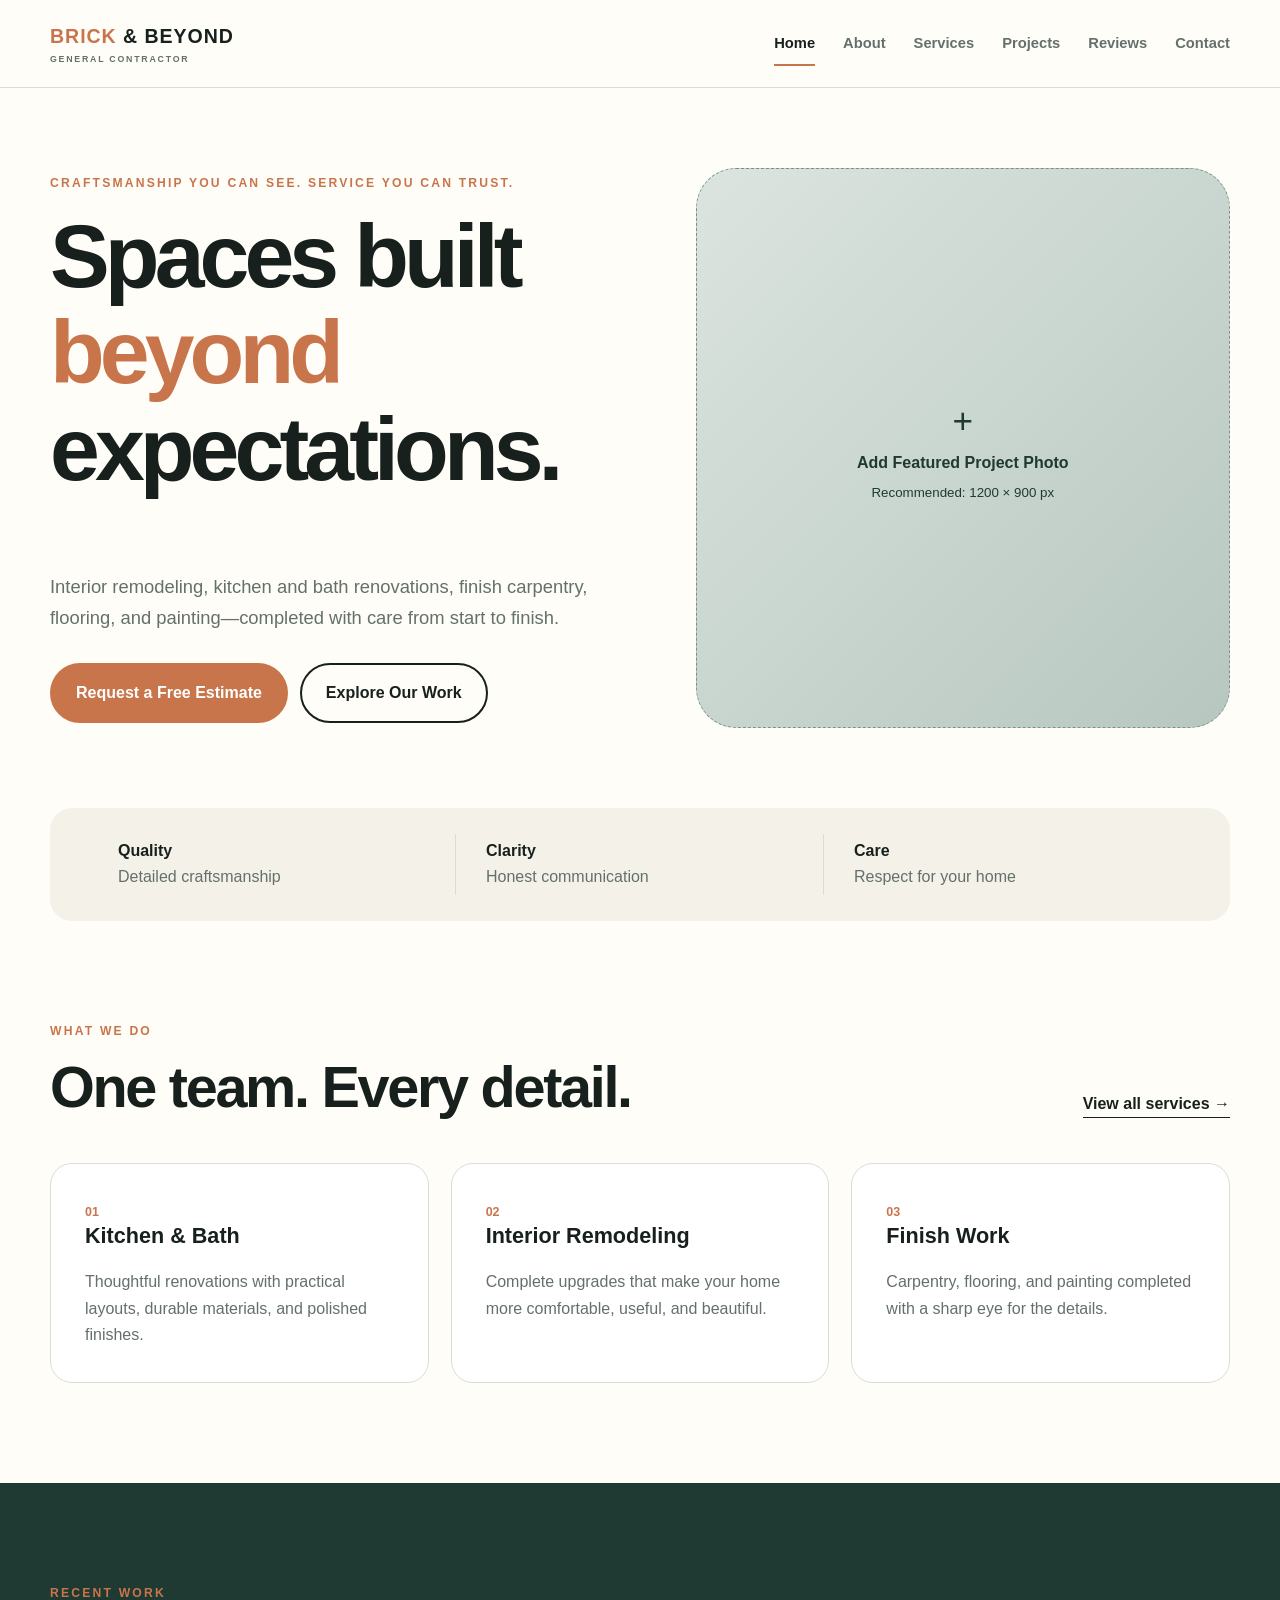
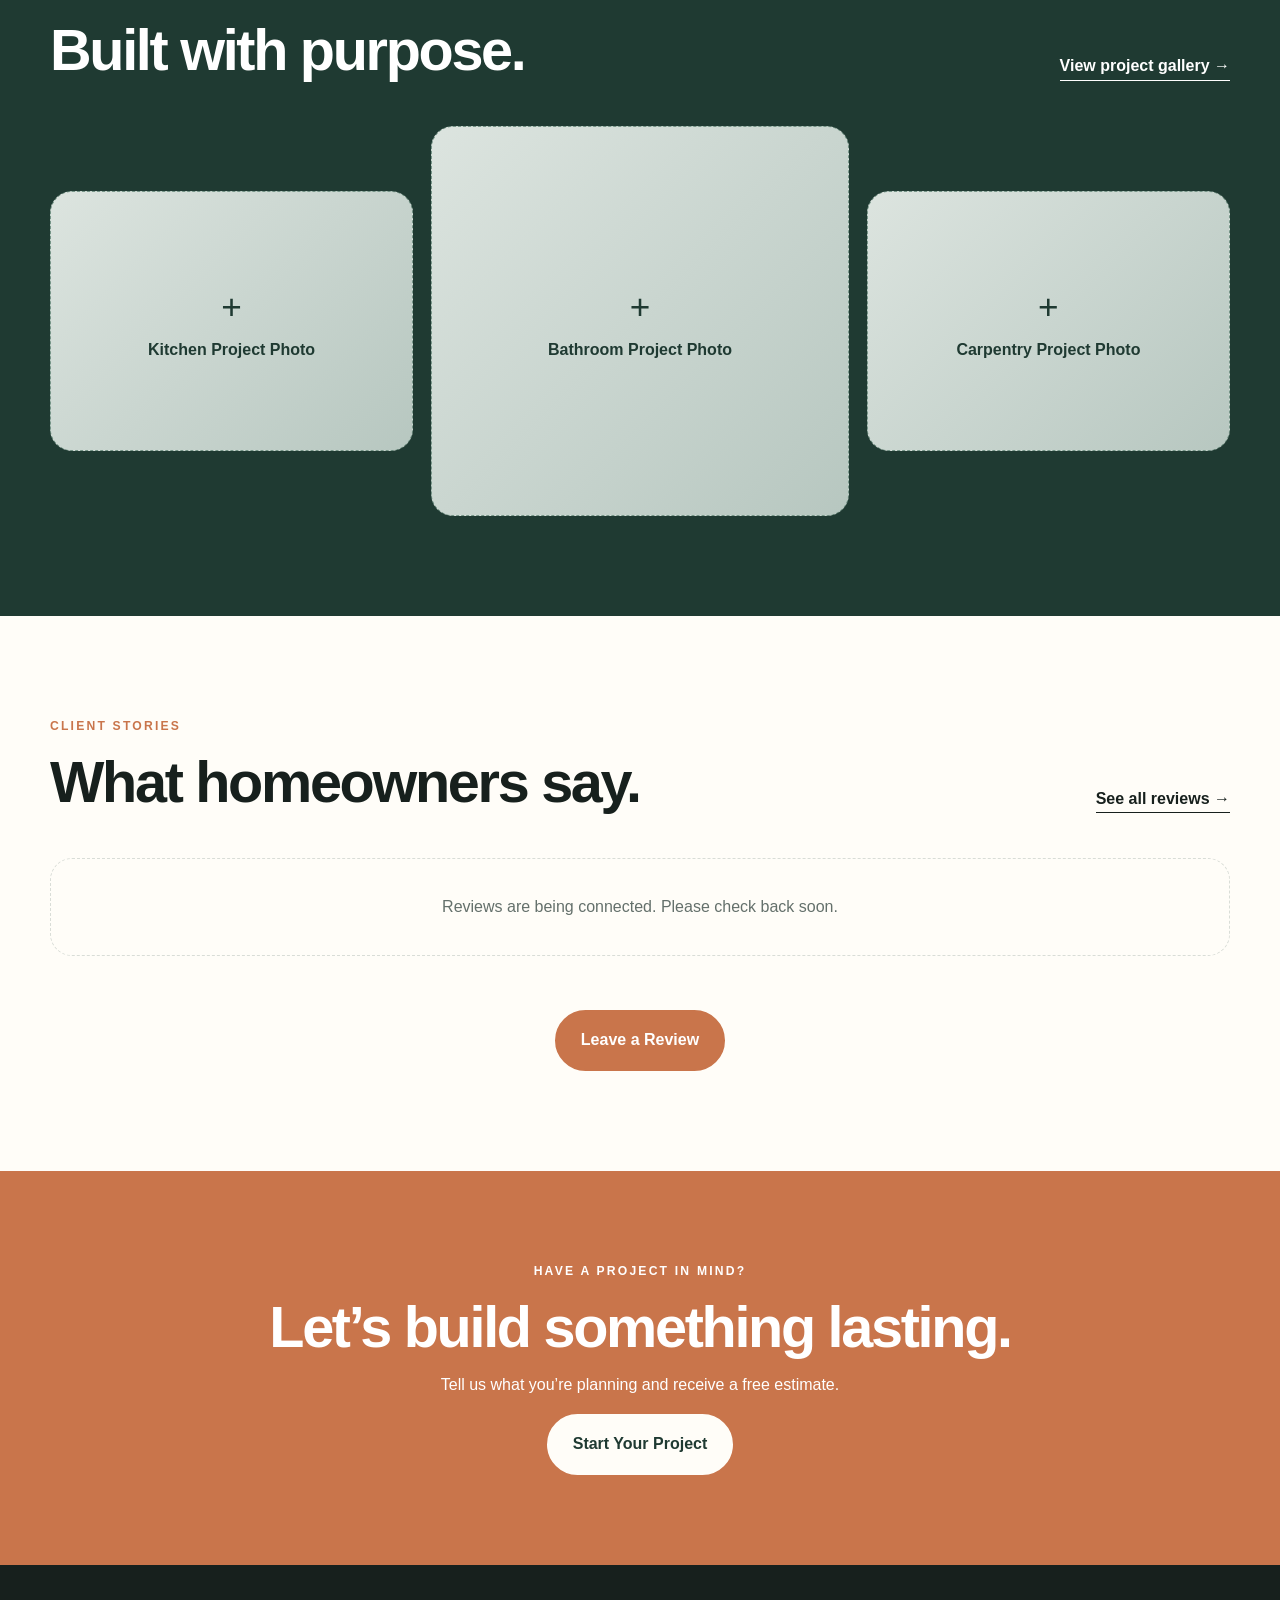
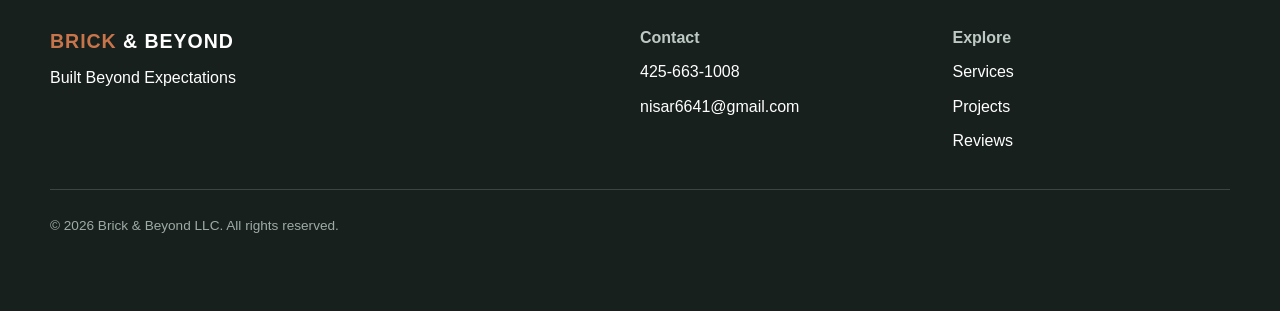
==== commit d252d372: "Add files via upload" ====
--- a/index.html
+++ b/index.html
@@ -1,178 +1,60 @@
 <!DOCTYPE html>
 <html lang="en">
 <head>
-    <meta charset="UTF-8">
-    <meta name="viewport" content="width=device-width, initial-scale=1.0">
-    <title>Brick & Beyond LLC | General Contractor</title>
-    <meta name="description" content="Brick & Beyond LLC - Interior remodeling, finish carpentry, kitchen and bath, flooring, and painting. Built Beyond Expectations.">
-    <link rel="stylesheet" href="styles.css">
+  <meta charset="UTF-8">
+  <meta name="viewport" content="width=device-width, initial-scale=1.0">
+  <meta name="description" content="Brick & Beyond LLC provides remodeling, finish carpentry, flooring, and painting services.">
+  <title>Brick & Beyond LLC | Built Beyond Expectations</title>
+  <link rel="stylesheet" href="styles.css">
 </head>
+<body>
+  <!-- SITE HEADER: logo, desktop navigation, and mobile menu button -->
+  <header class="site-header">
+    <a class="brand" href="index.html"><span>BRICK</span> &amp; BEYOND<small>GENERAL CONTRACTOR</small></a>
+    <button class="menu-button" type="button" aria-label="Open navigation" aria-expanded="false">☰</button>
+    <nav class="site-nav" aria-label="Main navigation">
+      <a class="active" href="index.html">Home</a><a href="about.html">About</a><a href="services.html">Services</a><a href="projects.html">Projects</a><a href="reviews.html">Reviews</a><a href="contact.html">Contact</a>
+    </nav>
+  </header>
 
-<body>
-    <header>
-        <div class="logo">BRICK <span>&</span> BEYOND</div>
-
-        <nav>
-            <a href="#home">Home</a>
-            <a href="#about">About</a>
-            <a href="#services">Services</a>
-            <a href="#projects">Projects</a>
-            <a href="#reviews">Reviews</a>
-            <a href="#contact">Contact</a>
-        </nav>
-    </header>
-
-    <section class="hero" id="home">
-        <div class="hero-content">
-            <h1><span>BRICK</span> & BEYOND LLC</h1>
-            <h2>BUILT BEYOND EXPECTATIONS</h2>
-            <p>Interior Remodeling • Finish Carpentry • Kitchen & Bath • Flooring • Painting</p>
-            <a href="#contact" class="btn">Request Free Estimate</a>
-            <a href="#projects" class="btn btn-outline">View Projects</a>
-        </div>
+  <main>
+    <!-- HERO SECTION: main headline and primary actions -->
+    <section class="hero">
+      <div class="hero-content">
+        <p class="eyebrow">Craftsmanship you can see. Service you can trust.</p>
+        <h1>Spaces built <em>beyond</em> expectations.</h1>
+        <p>Interior remodeling, kitchen and bath renovations, finish carpentry, flooring, and painting—completed with care from start to finish.</p>
+        <div class="button-row"><a class="button" href="contact.html">Request a Free Estimate</a><a class="button button-ghost" href="projects.html">Explore Our Work</a></div>
+      </div>
+      <!-- HERO IMAGE PLACEHOLDER: replace this block with an <img> when ready -->
+      <div class="hero-visual image-placeholder"><span>+</span><strong>Add Featured Project Photo</strong><small>Recommended: 1200 × 900 px</small></div>
     </section>
 
-    <section class="about" id="about">
-        <h2>About Us</h2>
-        <p>
-            At Brick & Beyond LLC, we specialize in transforming homes through quality craftsmanship,
-            professional service, and attention to detail. Led by Nisar Ahmad Nishat, Owner and General Contractor,
-            our company is committed to delivering beautiful, long-lasting results for every project.
-        </p>
+    <!-- TRUST STRIP: quick company highlights -->
+    <section class="trust-strip" aria-label="Company highlights">
+      <div><strong>Quality</strong><span>Detailed craftsmanship</span></div><div><strong>Clarity</strong><span>Honest communication</span></div><div><strong>Care</strong><span>Respect for your home</span></div>
     </section>
 
-    <section class="services" id="services">
-        <h2>Our Services</h2>
-
-        <div class="service-boxes">
-            <div class="box">
-                <h3>Interior Remodeling</h3>
-                <p>Complete interior upgrades designed to improve comfort, style, and function.</p>
-            </div>
-
-            <div class="box">
-                <h3>Kitchen Remodeling</h3>
-                <p>Custom kitchen renovations with modern layouts, cabinets, countertops, and finishes.</p>
-            </div>
-
-            <div class="box">
-                <h3>Bathroom Remodeling</h3>
-                <p>Bathroom upgrades including tile, vanities, showers, flooring, and fixtures.</p>
-            </div>
-
-            <div class="box">
-                <h3>Finish Carpentry</h3>
-                <p>Professional trim, molding, doors, cabinetry, and detailed woodwork.</p>
-            </div>
-
-            <div class="box">
-                <h3>Flooring</h3>
-                <p>Installation of hardwood, laminate, vinyl, tile, and other flooring options.</p>
-            </div>
-
-            <div class="box">
-                <h3>Painting</h3>
-                <p>Interior and exterior painting with clean preparation and quality finishes.</p>
-            </div>
-        </div>
+    <!-- SERVICES PREVIEW: links to the full services page -->
+    <section class="section">
+      <div class="section-heading"><div><p class="eyebrow">What we do</p><h2>One team. Every detail.</h2></div><a class="text-link" href="services.html">View all services →</a></div>
+      <div class="card-grid three"><article class="card"><span class="card-number">01</span><h3>Kitchen &amp; Bath</h3><p>Thoughtful renovations with practical layouts, durable materials, and polished finishes.</p></article><article class="card"><span class="card-number">02</span><h3>Interior Remodeling</h3><p>Complete upgrades that make your home more comfortable, useful, and beautiful.</p></article><article class="card"><span class="card-number">03</span><h3>Finish Work</h3><p>Carpentry, flooring, and painting completed with a sharp eye for the details.</p></article></div>
     </section>
 
-    <section class="projects" id="projects">
-        <h2>Recent Projects</h2>
+    <!-- PROJECT PHOTO PLACEHOLDERS: duplicate a tile to add more future photos -->
+    <section class="section section-dark"><div class="section-heading"><div><p class="eyebrow">Recent work</p><h2>Built with purpose.</h2></div><a class="text-link light" href="projects.html">View project gallery →</a></div><div class="photo-grid"><div class="image-placeholder"><span>+</span><strong>Kitchen Project Photo</strong></div><div class="image-placeholder tall"><span>+</span><strong>Bathroom Project Photo</strong></div><div class="image-placeholder"><span>+</span><strong>Carpentry Project Photo</strong></div></div></section>
 
-        <div class="gallery">
-            <div class="project-card">Modern Kitchen Remodel</div>
-            <div class="project-card">Luxury Bathroom Renovation</div>
-            <div class="project-card">Custom Trim Work</div>
-            <div class="project-card">Flooring Installation</div>
-            <div class="project-card">Interior Painting</div>
-            <div class="project-card">Full Home Renovation</div>
-        </div>
-    </section>
+    <!-- REVIEW PREVIEW: JavaScript inserts the highest-rated recent reviews here -->
+    <section class="section"><div class="section-heading"><div><p class="eyebrow">Client stories</p><h2>What homeowners say.</h2></div><a class="text-link" href="reviews.html">See all reviews →</a></div><div id="featuredReviews" class="review-grid"></div><div class="center"><a class="button" href="reviews.html#leave-review">Leave a Review</a></div></section>
 
-    <section class="reviews" id="reviews">
-        <h2>Actual Client Feedback</h2>
-        <p class="review-note">
-            Replace the examples below with real reviews from Google, Yelp, Facebook, or customer texts.
-            This section is ready for actual feedback.
-        </p>
+    <!-- CALL TO ACTION: sends visitors to the estimate form -->
+    <section class="cta"><p class="eyebrow">Have a project in mind?</p><h2>Let’s build something lasting.</h2><p>Tell us what you’re planning and receive a free estimate.</p><a class="button button-light" href="contact.html">Start Your Project</a></section>
+  </main>
 
-        <div class="review-grid">
-            <div class="review-card">
-                <p class="stars">★★★★★</p>
-                <p class="review-text">"Brick & Beyond did excellent work on our home. The project was clean, professional, and completed with great attention to detail."</p>
-                <strong>- Add Real Customer Name</strong>
-            </div>
-
-            <div class="review-card">
-                <p class="stars">★★★★★</p>
-                <p class="review-text">"Reliable, honest, and high-quality craftsmanship. I would recommend Brick & Beyond for remodeling work."</p>
-                <strong>- Add Real Customer Name</strong>
-            </div>
-
-            <div class="review-card">
-                <p class="stars">★★★★★</p>
-                <p class="review-text">"Great communication, clean work, and beautiful results. We are very happy with the final project."</p>
-                <strong>- Add Real Customer Name</strong>
-            </div>
-        </div>
-
-        <div class="google-review-box">
-            <h3>Want Live Google Reviews?</h3>
-            <p>
-                You can paste your Google Business review link or embed code here after your Google Business Profile is active.
-            </p>
-            <a class="btn" href="#contact">Ask About Our Work</a>
-        </div>
-    </section>
-
-    <section class="cta">
-        <h2>Ready to Start Your Project?</h2>
-        <p>Contact Brick & Beyond LLC today for a free estimate.</p>
-        <a href="#contact" class="btn">Get Your Free Estimate</a>
-    </section>
-
-    <section class="contact" id="contact">
-        <h2>Contact Us</h2>
-
-        <p class="contact-info">
-            <strong>Owner:</strong> Nisar Ahmad Nishat <br>
-            <strong>Phone:</strong> <a href="tel:4256631008">425-663-1008</a> <br>
-            <strong>Email:</strong> <a href="mailto:nisar6641@gmail.com">nisar6641@gmail.com</a>
-        </p>
-
-        <form action="https://formsubmit.co/nisar6641@gmail.com" method="POST">
-            <input type="hidden" name="_subject" value="New Estimate Request from Brick & Beyond Website">
-            <input type="hidden" name="_captcha" value="false">
-
-            <input type="text" name="name" placeholder="Your Name" required>
-            <input type="email" name="email" placeholder="Your Email" required>
-            <input type="tel" name="phone" placeholder="Phone Number">
-
-            <select name="project_type" required>
-                <option value="">Select Project Type</option>
-                <option>Interior Remodeling</option>
-                <option>Kitchen Remodeling</option>
-                <option>Bathroom Remodeling</option>
-                <option>Finish Carpentry</option>
-                <option>Flooring</option>
-                <option>Painting</option>
-            </select>
-
-            <textarea name="message" placeholder="Tell us about your project" required></textarea>
-
-            <button type="submit">Submit Request</button>
-        </form>
-    </section>
-
-    <footer>
-        <h3>BRICK & BEYOND LLC</h3>
-        <p>Built Beyond Expectations</p>
-        <p>Interior Remodeling | Kitchen & Bath | Carpentry | Flooring | Painting</p>
-        <p>Phone: 425-663-1008 | Email: nisar6641@gmail.com</p>
-        <p>© 2026 Brick & Beyond LLC. All Rights Reserved.</p>
-    </footer>
-
-    <script src="script.js"></script>
+  <!-- SITE FOOTER: company contact information -->
+  <footer class="site-footer"><div><a class="brand" href="index.html"><span>BRICK</span> &amp; BEYOND</a><p>Built Beyond Expectations</p></div><div><strong>Contact</strong><a href="tel:4256631008">425-663-1008</a><a href="mailto:nisar6641@gmail.com">nisar6641@gmail.com</a></div><div><strong>Explore</strong><a href="services.html">Services</a><a href="projects.html">Projects</a><a href="reviews.html">Reviews</a></div><p class="copyright">© 2026 Brick &amp; Beyond LLC. All rights reserved.</p></footer>
+  <!-- DATABASE CONNECTION: must load before the main website controls -->
+  <script src="supabase-config.js"></script>
+  <script src="script.js"></script>
 </body>
 </html>
--- a/styles.css
+++ b/styles.css
@@ -1,6 +1,20 @@
-body{font-family:Arial,sans-serif;background:#111;color:#fff;margin:0}
-header{background:#000;padding:20px;text-align:center}
-.hero{text-align:center;padding:80px 20px}
-.contact{max-width:700px;margin:auto;padding:40px}
-input,textarea,button{width:100%;padding:12px;margin:10px 0;box-sizing:border-box}
-button{background:#f57c00;color:#fff;border:none}
+/* ==================== DESIGN SETTINGS: change brand colors and sizing here ==================== */
+:root{--ink:#17201d;--forest:#1f3a32;--sage:#759487;--cream:#f4f1e9;--paper:#fffdf8;--clay:#c9754b;--line:#d9ddd7;--muted:#64706b;--shadow:0 18px 55px rgba(23,32,29,.12);--radius:22px;--max:1180px}
+*{box-sizing:border-box}html{scroll-behavior:smooth}body{margin:0;background:var(--paper);color:var(--ink);font-family:Arial,Helvetica,sans-serif;line-height:1.65}h1,h2,h3,p{margin-top:0}h1,h2,h3{line-height:1.08}h1{font-size:clamp(3rem,7vw,6.5rem);letter-spacing:-.055em}h2{font-size:clamp(2.2rem,4.5vw,4rem);letter-spacing:-.04em}h3{font-size:1.35rem}a{color:inherit}img{max-width:100%;display:block}
+/* ==================== HEADER & NAVIGATION ==================== */
+.site-header{height:88px;padding:0 max(24px,calc((100% - var(--max))/2));display:flex;align-items:center;justify-content:space-between;background:rgba(255,253,248,.94);border-bottom:1px solid var(--line);position:sticky;top:0;z-index:50;backdrop-filter:blur(14px)}.brand{text-decoration:none;font-weight:900;letter-spacing:.05em;font-size:1.22rem}.brand span{color:var(--clay)}.brand small{display:block;font-size:.55rem;letter-spacing:.2em;color:var(--muted)}.site-nav{display:flex;gap:28px;align-items:center}.site-nav a{text-decoration:none;font-size:.92rem;font-weight:700;color:var(--muted);position:relative}.site-nav a:hover,.site-nav a.active{color:var(--ink)}.site-nav a.active:after{content:"";position:absolute;height:2px;background:var(--clay);left:0;right:0;bottom:-10px}.menu-button{display:none;border:0;background:none;font-size:1.6rem}
+/* ==================== BUTTONS & SHARED LAYOUT ==================== */
+.button{display:inline-flex;justify-content:center;align-items:center;background:var(--clay);color:white;text-decoration:none;font-weight:800;padding:15px 24px;border:2px solid var(--clay);border-radius:999px;cursor:pointer;transition:.2s}.button:hover{transform:translateY(-2px);filter:brightness(.95)}.button-ghost{background:transparent;color:var(--ink);border-color:var(--ink)}.button-light{background:var(--paper);color:var(--forest);border-color:var(--paper)}.button-row{display:flex;flex-wrap:wrap;gap:12px;margin-top:30px}.section{padding:100px max(24px,calc((100% - var(--max))/2))}.section-dark{background:var(--forest);color:white}.section-heading{display:flex;align-items:end;justify-content:space-between;gap:30px;margin-bottom:45px}.section-heading h2{margin-bottom:0}.eyebrow{text-transform:uppercase;letter-spacing:.18em;font-weight:900;font-size:.76rem;color:var(--clay);margin-bottom:15px}.text-link{font-weight:800;text-decoration:none;border-bottom:1px solid}.light{color:white}.center{text-align:center;margin-top:38px}.narrow{max-width:760px;margin-left:auto;margin-right:auto}
+/* ==================== HOME HERO ==================== */
+.hero{max-width:var(--max);margin:auto;padding:80px 0;display:grid;grid-template-columns:1.05fr .95fr;gap:55px;align-items:center}.hero h1 em{font-style:normal;color:var(--clay)}.hero-content>p:not(.eyebrow){font-size:1.15rem;color:var(--muted);max-width:620px}.hero-visual{height:560px;border-radius:40px}.image-placeholder{min-height:260px;background:linear-gradient(135deg,#dce4df,#b7c7c0);border:1px dashed var(--sage);display:flex;flex-direction:column;align-items:center;justify-content:center;text-align:center;color:var(--forest);padding:20px;overflow:hidden}.image-placeholder span{font-size:2.2rem}.image-placeholder small{margin-top:5px}.trust-strip{max-width:var(--max);margin:auto;background:var(--cream);border-radius:var(--radius);padding:26px 38px;display:grid;grid-template-columns:repeat(3,1fr)}.trust-strip div{display:flex;flex-direction:column;padding:4px 30px;border-right:1px solid var(--line)}.trust-strip div:last-child{border:0}.trust-strip span{color:var(--muted)}
+/* ==================== CARDS, PROJECTS & REVIEWS ==================== */
+.card-grid,.review-grid{display:grid;gap:22px}.card-grid.three,.review-grid{grid-template-columns:repeat(3,1fr)}.card{padding:34px;border:1px solid var(--line);border-radius:var(--radius);background:white}.card-number{font-size:.78rem;color:var(--clay);font-weight:900}.card p{color:var(--muted);margin-bottom:0}.photo-grid{display:grid;grid-template-columns:1fr 1.15fr 1fr;gap:18px;align-items:center}.photo-grid .image-placeholder{border-radius:var(--radius)}.photo-grid .tall{min-height:390px}.review-card{padding:30px;background:white;border:1px solid var(--line);border-radius:var(--radius);box-shadow:0 8px 30px rgba(23,32,29,.05)}.review-card .stars{color:#e29b25;font-size:1.2rem;letter-spacing:.08em}.review-card blockquote{margin:16px 0;color:#39433f}.review-card footer{display:flex;justify-content:space-between;color:var(--muted);font-size:.88rem}.review-photo{width:100%;height:190px;object-fit:cover;border-radius:14px;margin-bottom:18px}.empty-state{grid-column:1/-1;text-align:center;padding:35px;border:1px dashed var(--line);border-radius:var(--radius);color:var(--muted)}
+/* ==================== INNER PAGE HERO ==================== */
+.page-hero{padding:90px max(24px,calc((100% - var(--max))/2));background:var(--cream)}.page-hero h1{max-width:900px;margin-bottom:20px}.page-hero p:last-child{font-size:1.15rem;color:var(--muted);max-width:700px}.split{display:grid;grid-template-columns:1fr 1fr;gap:70px;align-items:center}.values{display:grid;grid-template-columns:repeat(3,1fr);gap:20px}.value{padding:28px;border-left:3px solid var(--clay);background:var(--cream)}
+/* ==================== FORMS & STAR RATING ==================== */
+.form-card{background:white;border:1px solid var(--line);border-radius:var(--radius);padding:38px;box-shadow:var(--shadow)}.field-row{display:grid;grid-template-columns:1fr 1fr;gap:16px}.field{margin-bottom:17px}.field label{display:block;font-weight:800;margin-bottom:7px}.field input,.field textarea,.field select{width:100%;font:inherit;padding:13px 15px;border:1px solid #cbd1cd;border-radius:12px;background:#fff}.field textarea{min-height:140px;resize:vertical}.help-text{font-size:.85rem;color:var(--muted)}.star-picker{display:flex;flex-direction:row-reverse;justify-content:flex-end}.star-picker input{position:absolute;opacity:0}.star-picker label{font-size:2.1rem;color:#c9ceca;cursor:pointer}.star-picker label:hover,.star-picker label:hover~label,.star-picker input:checked~label{color:#e29b25}.sort-bar{display:flex;align-items:center;justify-content:space-between;gap:15px;margin-bottom:25px}.sort-bar select{padding:10px 14px;border-radius:10px;border:1px solid var(--line)}.preview-image{max-height:220px;border-radius:14px;margin-top:10px}.contact-list{display:grid;gap:18px}.contact-item{padding:24px;background:var(--cream);border-radius:16px}.contact-item a{text-decoration:none;font-weight:800}
+/* ==================== CTA, WELCOME PAGE & FOOTER ==================== */
+.cta{text-align:center;padding:90px 24px;background:var(--clay);color:white}.cta .eyebrow{color:white}.cta h2{margin-bottom:14px}.welcome{min-height:calc(100vh - 88px);display:grid;place-items:center;padding:50px 24px;background:var(--cream)}.welcome-card{text-align:center;max-width:670px;background:white;padding:65px 45px;border-radius:30px;box-shadow:var(--shadow)}.welcome-icon{width:76px;height:76px;border-radius:50%;background:var(--forest);color:white;display:grid;place-items:center;font-size:2rem;margin:0 auto 25px}.countdown{color:var(--muted)}.site-footer{padding:60px max(24px,calc((100% - var(--max))/2));background:var(--ink);color:white;display:grid;grid-template-columns:2fr 1fr 1fr;gap:35px}.site-footer div{display:flex;flex-direction:column;gap:8px}.site-footer a{text-decoration:none}.site-footer strong{color:#bfc9c4}.copyright{grid-column:1/-1;padding-top:25px;border-top:1px solid #3c4541;color:#9eaaa5;font-size:.85rem}
+/* ==================== RESPONSIVE / MOBILE CONTROLS ==================== */
+@media(max-width:900px){.hero{padding:60px 24px;grid-template-columns:1fr}.hero-visual{height:380px}.card-grid.three,.review-grid,.values{grid-template-columns:1fr}.photo-grid,.split{grid-template-columns:1fr}.photo-grid .tall{min-height:260px}.site-nav{display:none;position:absolute;left:0;right:0;top:87px;padding:20px 24px;background:var(--paper);flex-direction:column;align-items:flex-start;border-bottom:1px solid var(--line)}.site-nav.open{display:flex}.menu-button{display:block}.trust-strip{margin:0 24px;grid-template-columns:1fr}.trust-strip div{border-right:0;border-bottom:1px solid var(--line);padding:14px 0}.section-heading{align-items:flex-start;flex-direction:column}.site-footer{grid-template-columns:1fr 1fr}}
+@media(max-width:560px){.field-row,.site-footer{grid-template-columns:1fr}.section,.page-hero{padding-top:70px;padding-bottom:70px}.form-card{padding:24px}.hero h1{font-size:3.2rem}}
